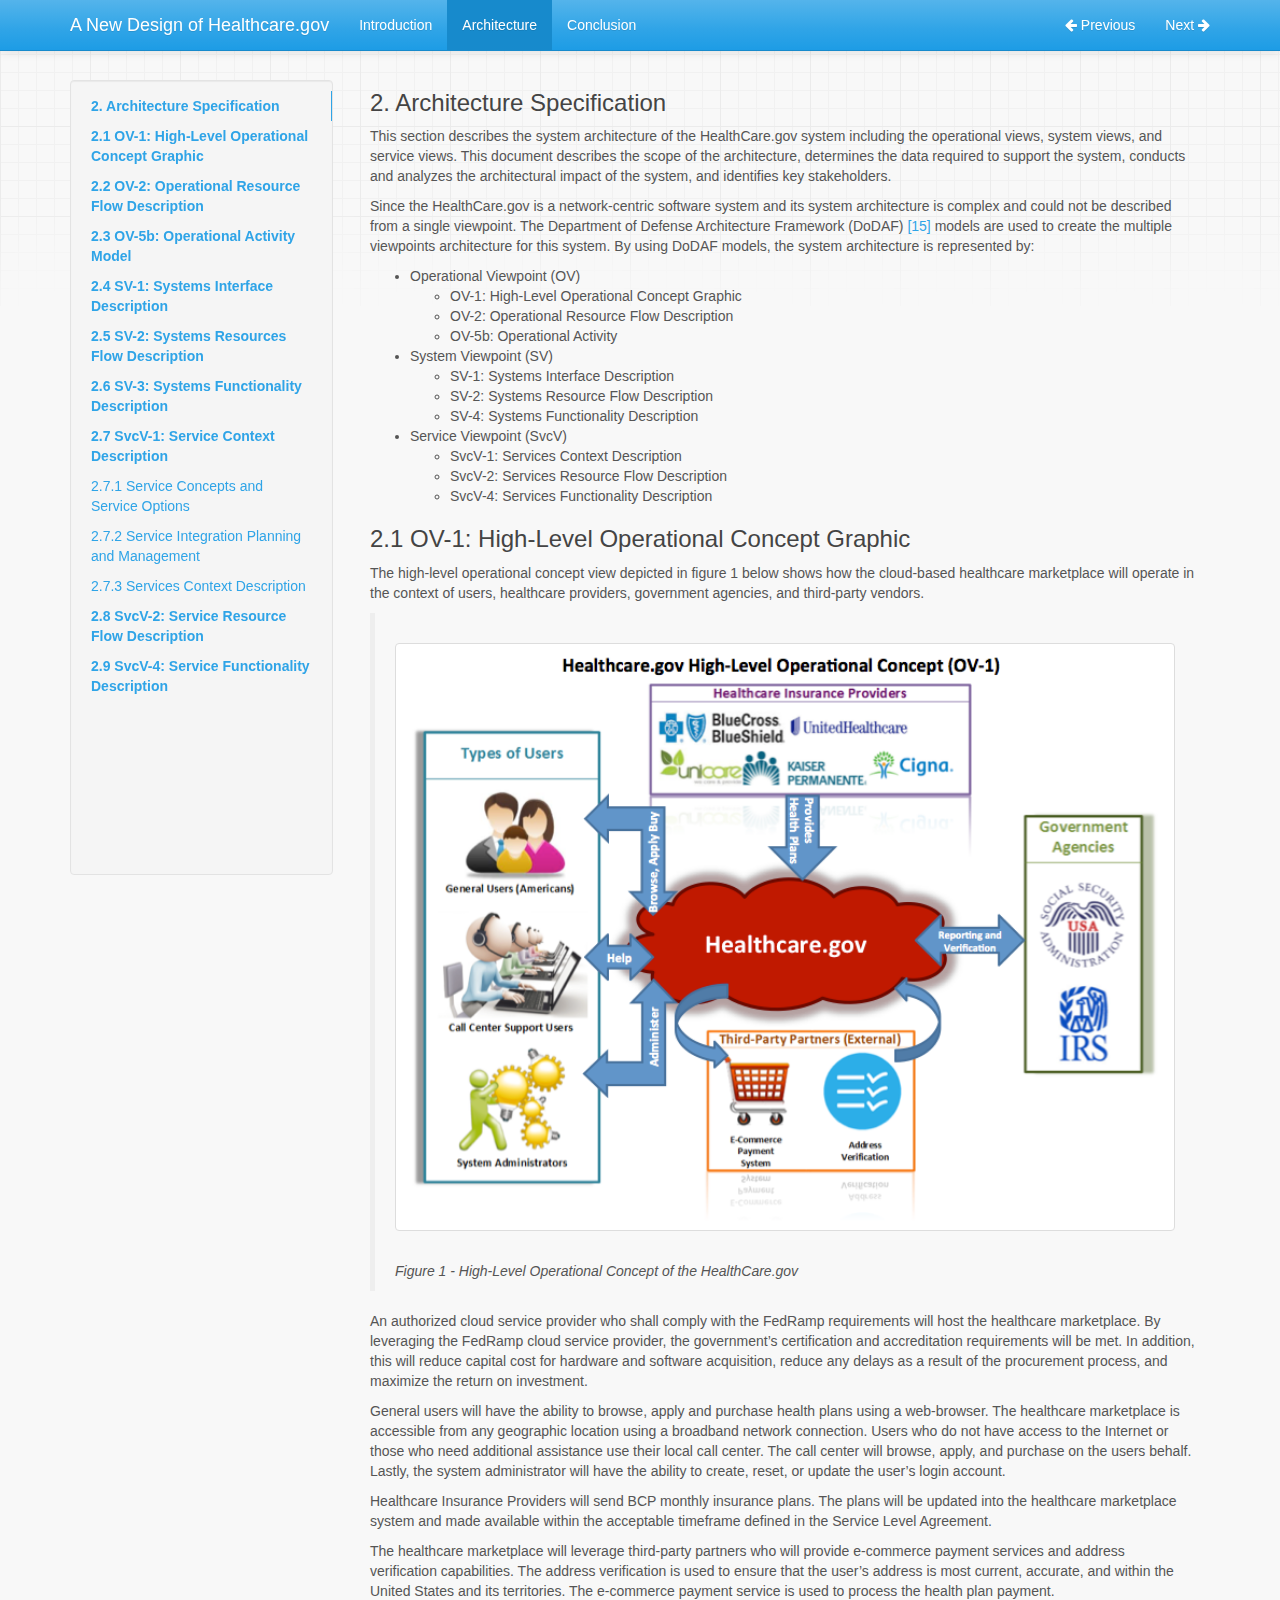
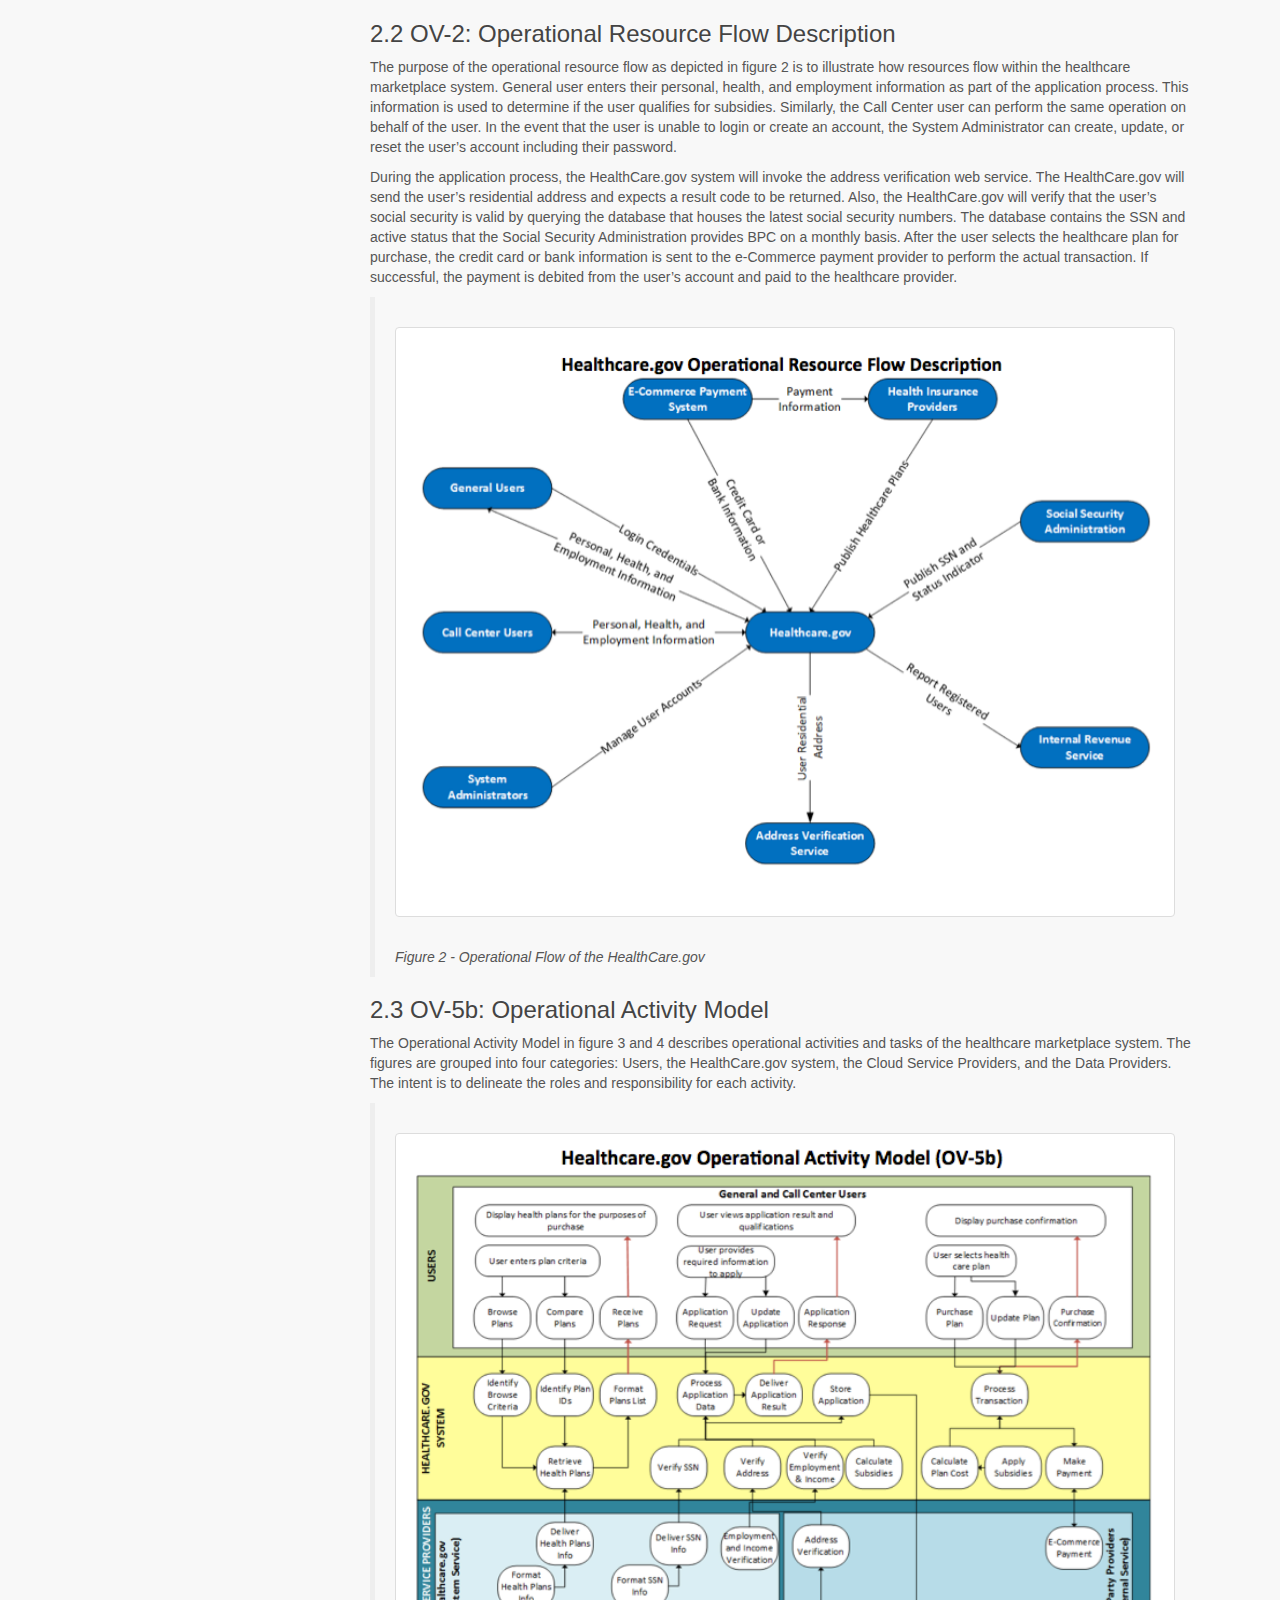
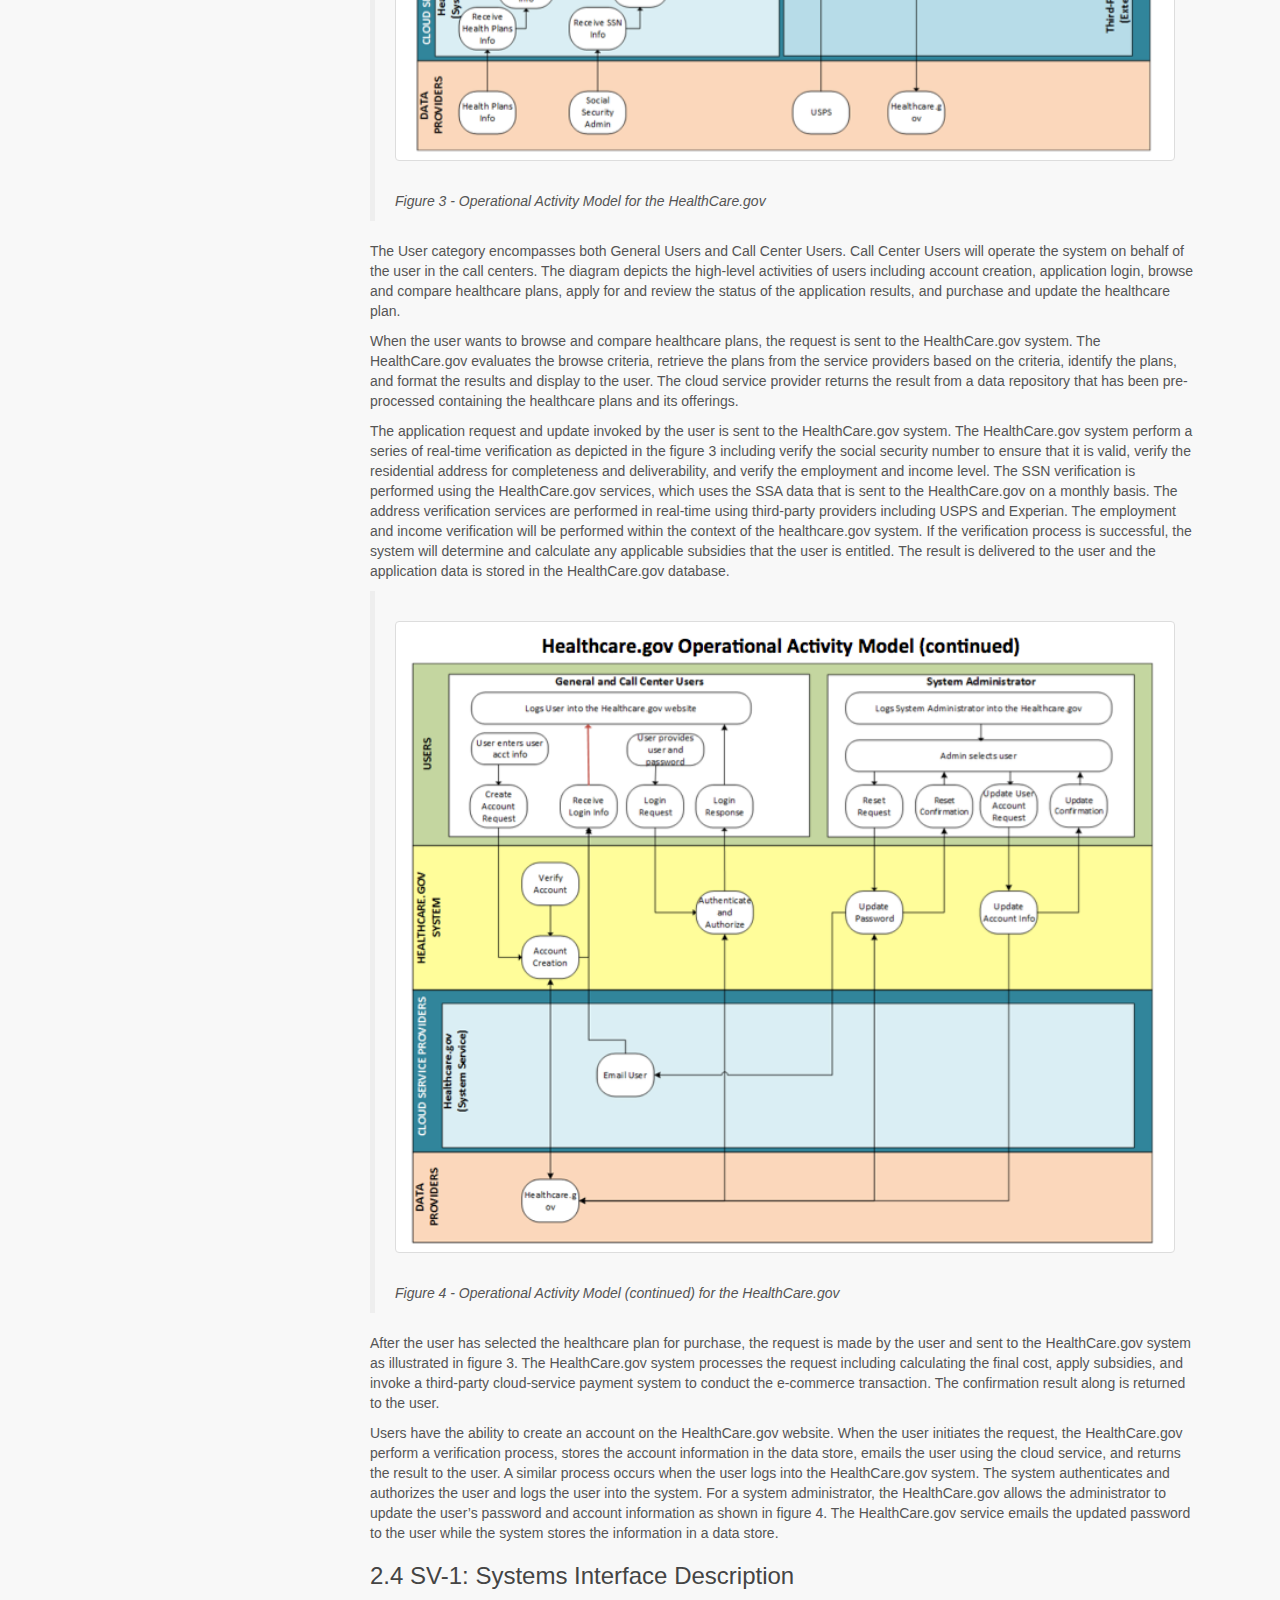
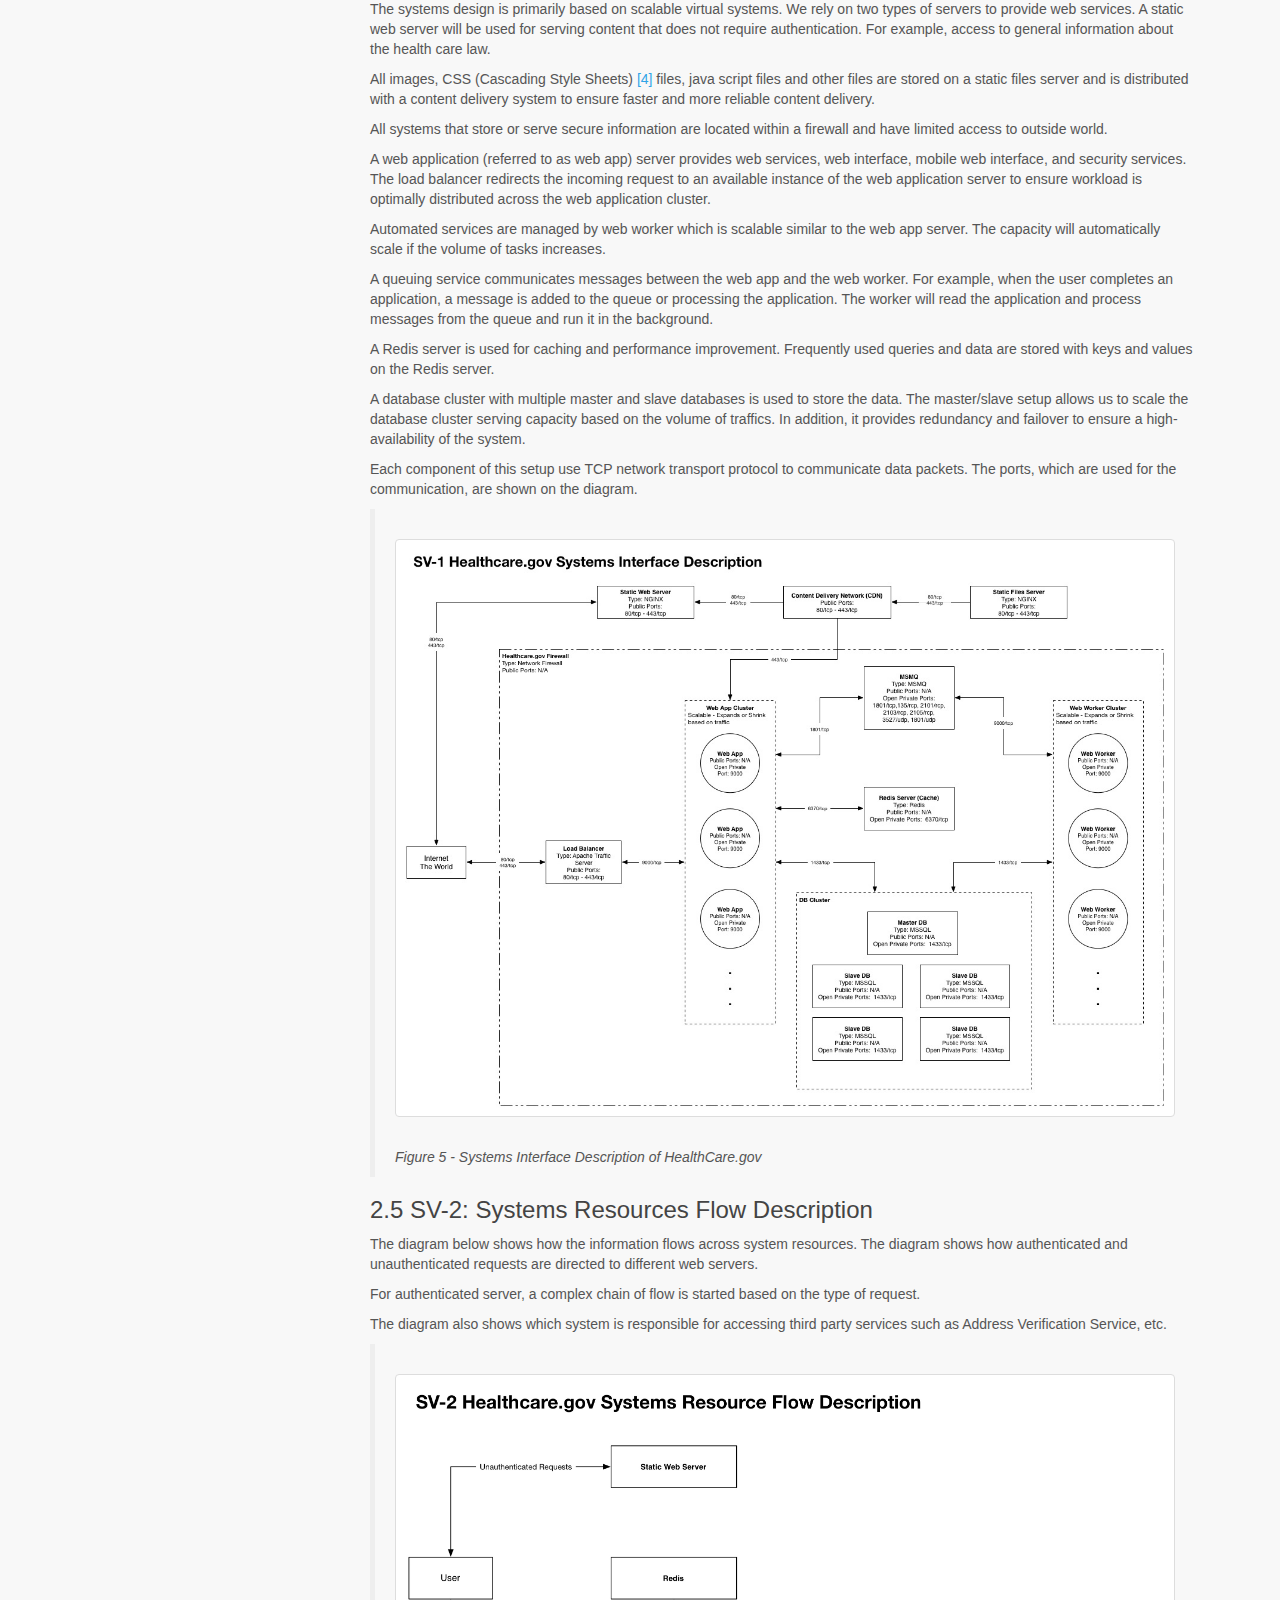
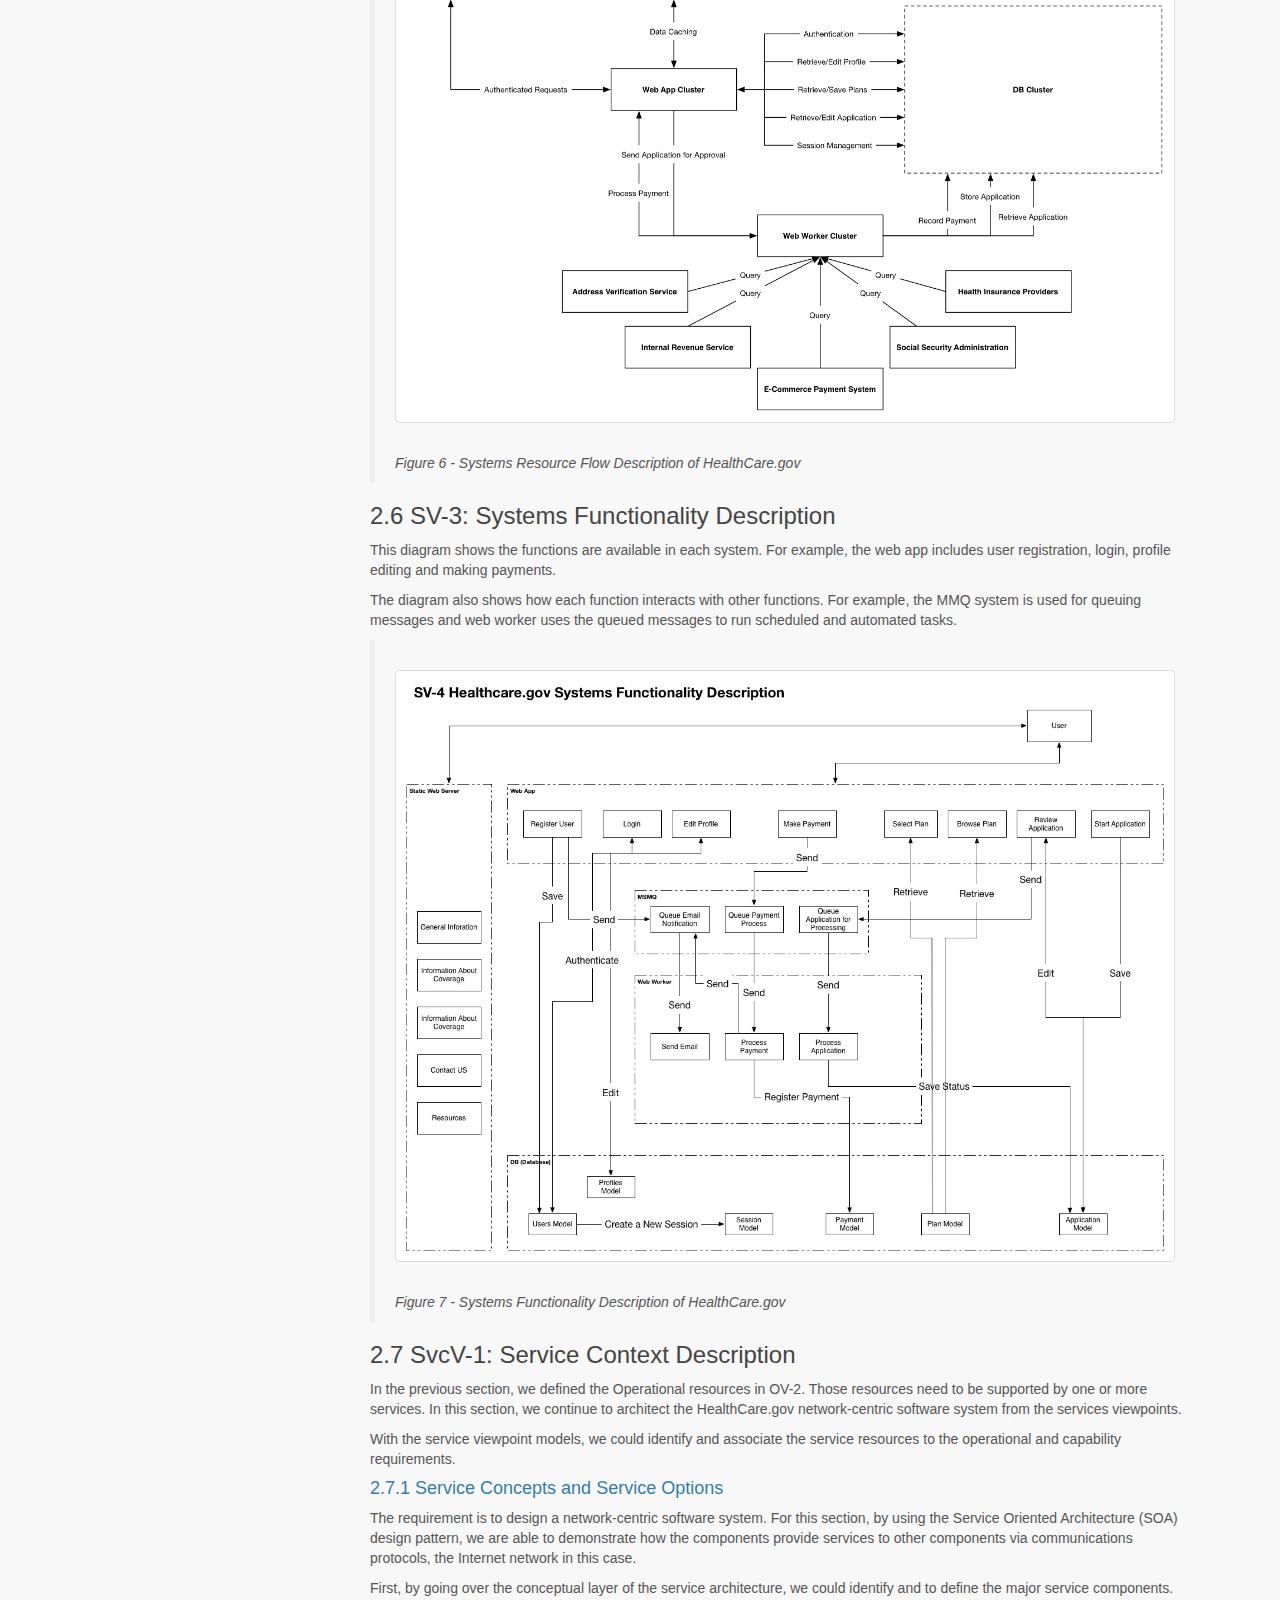
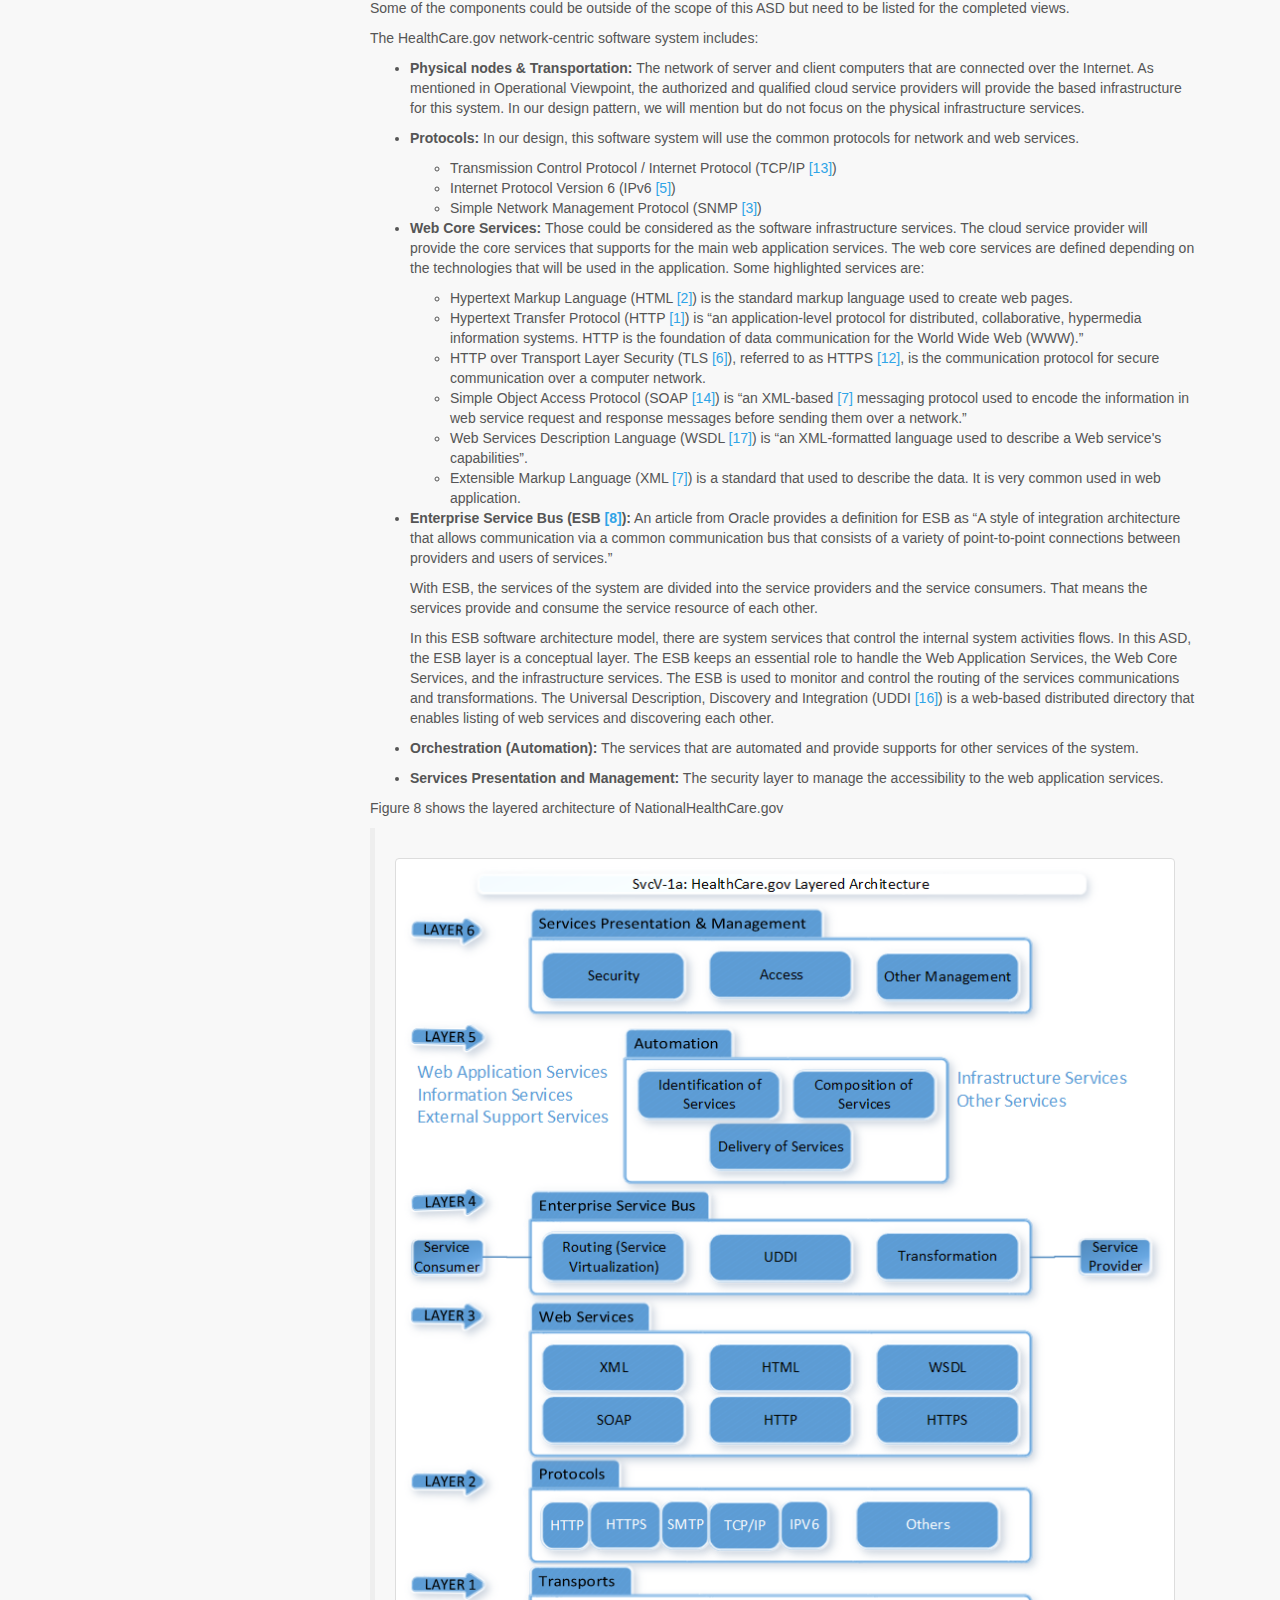
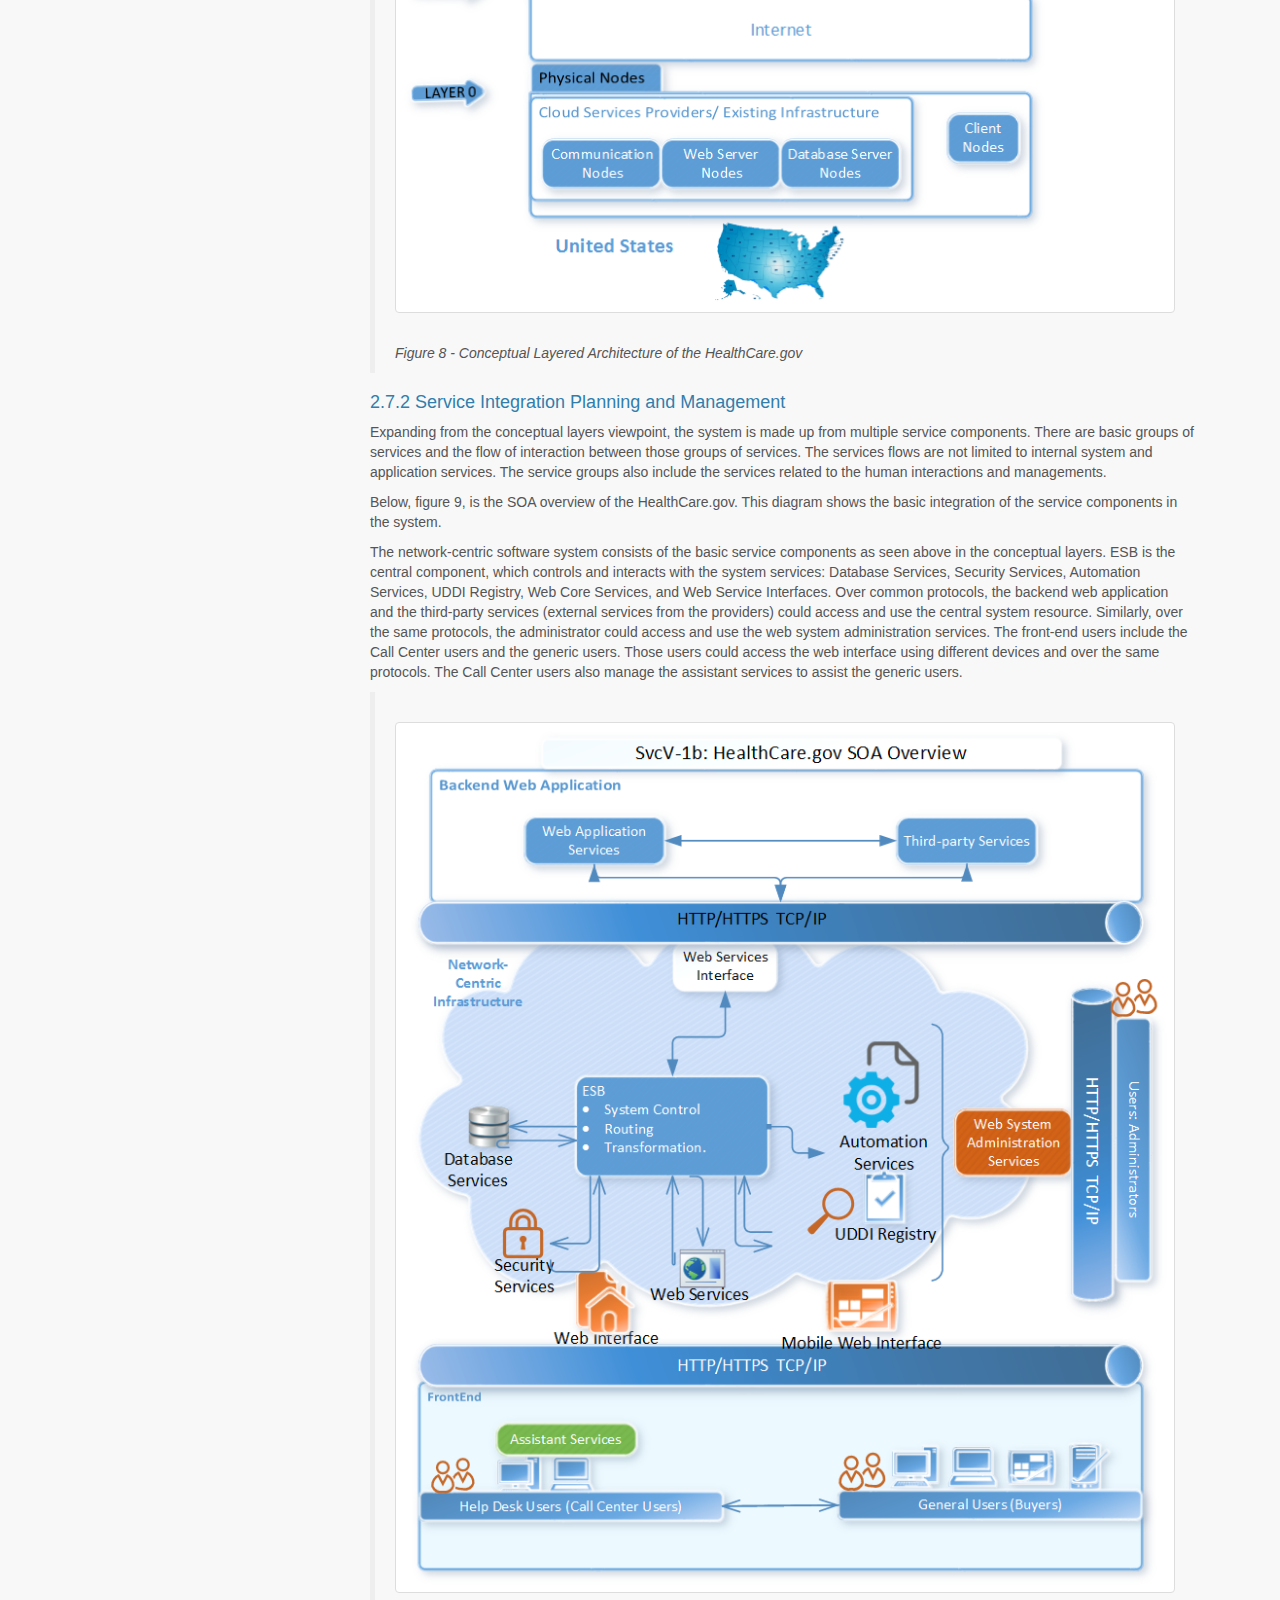
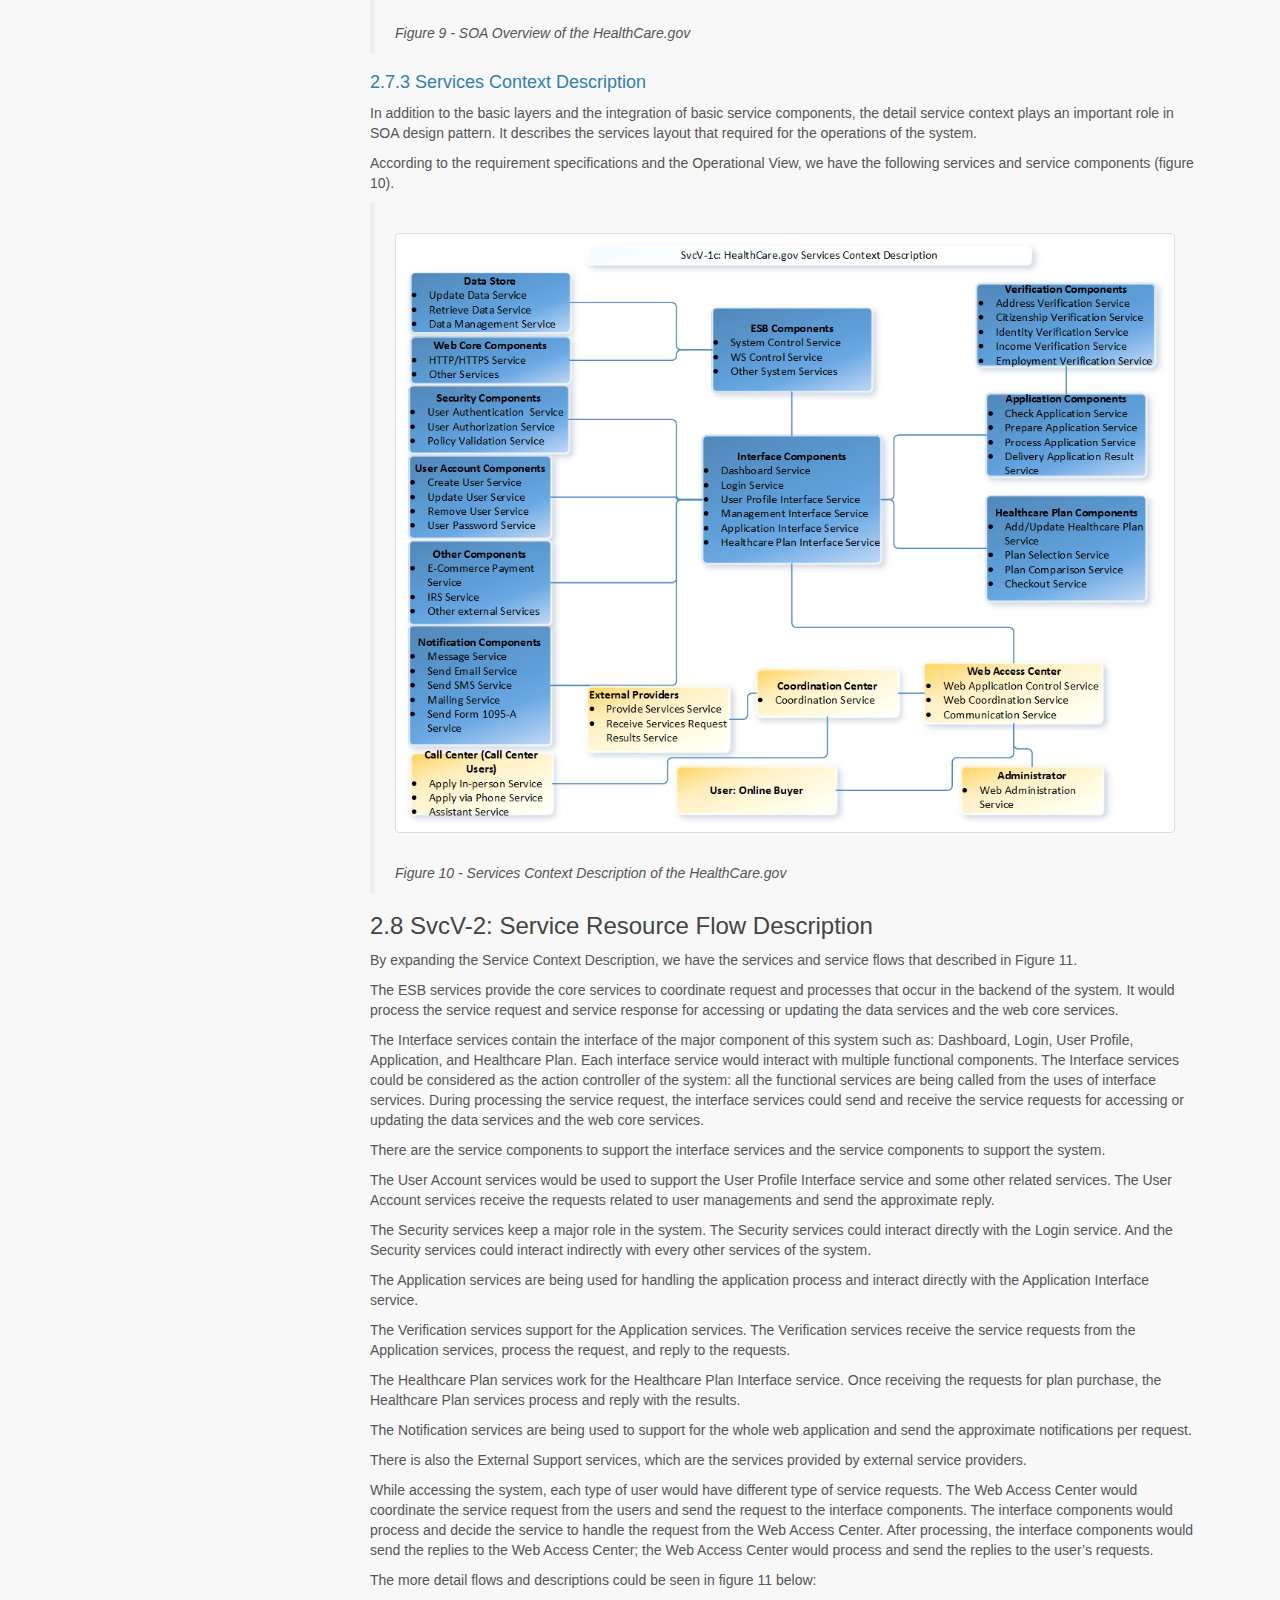
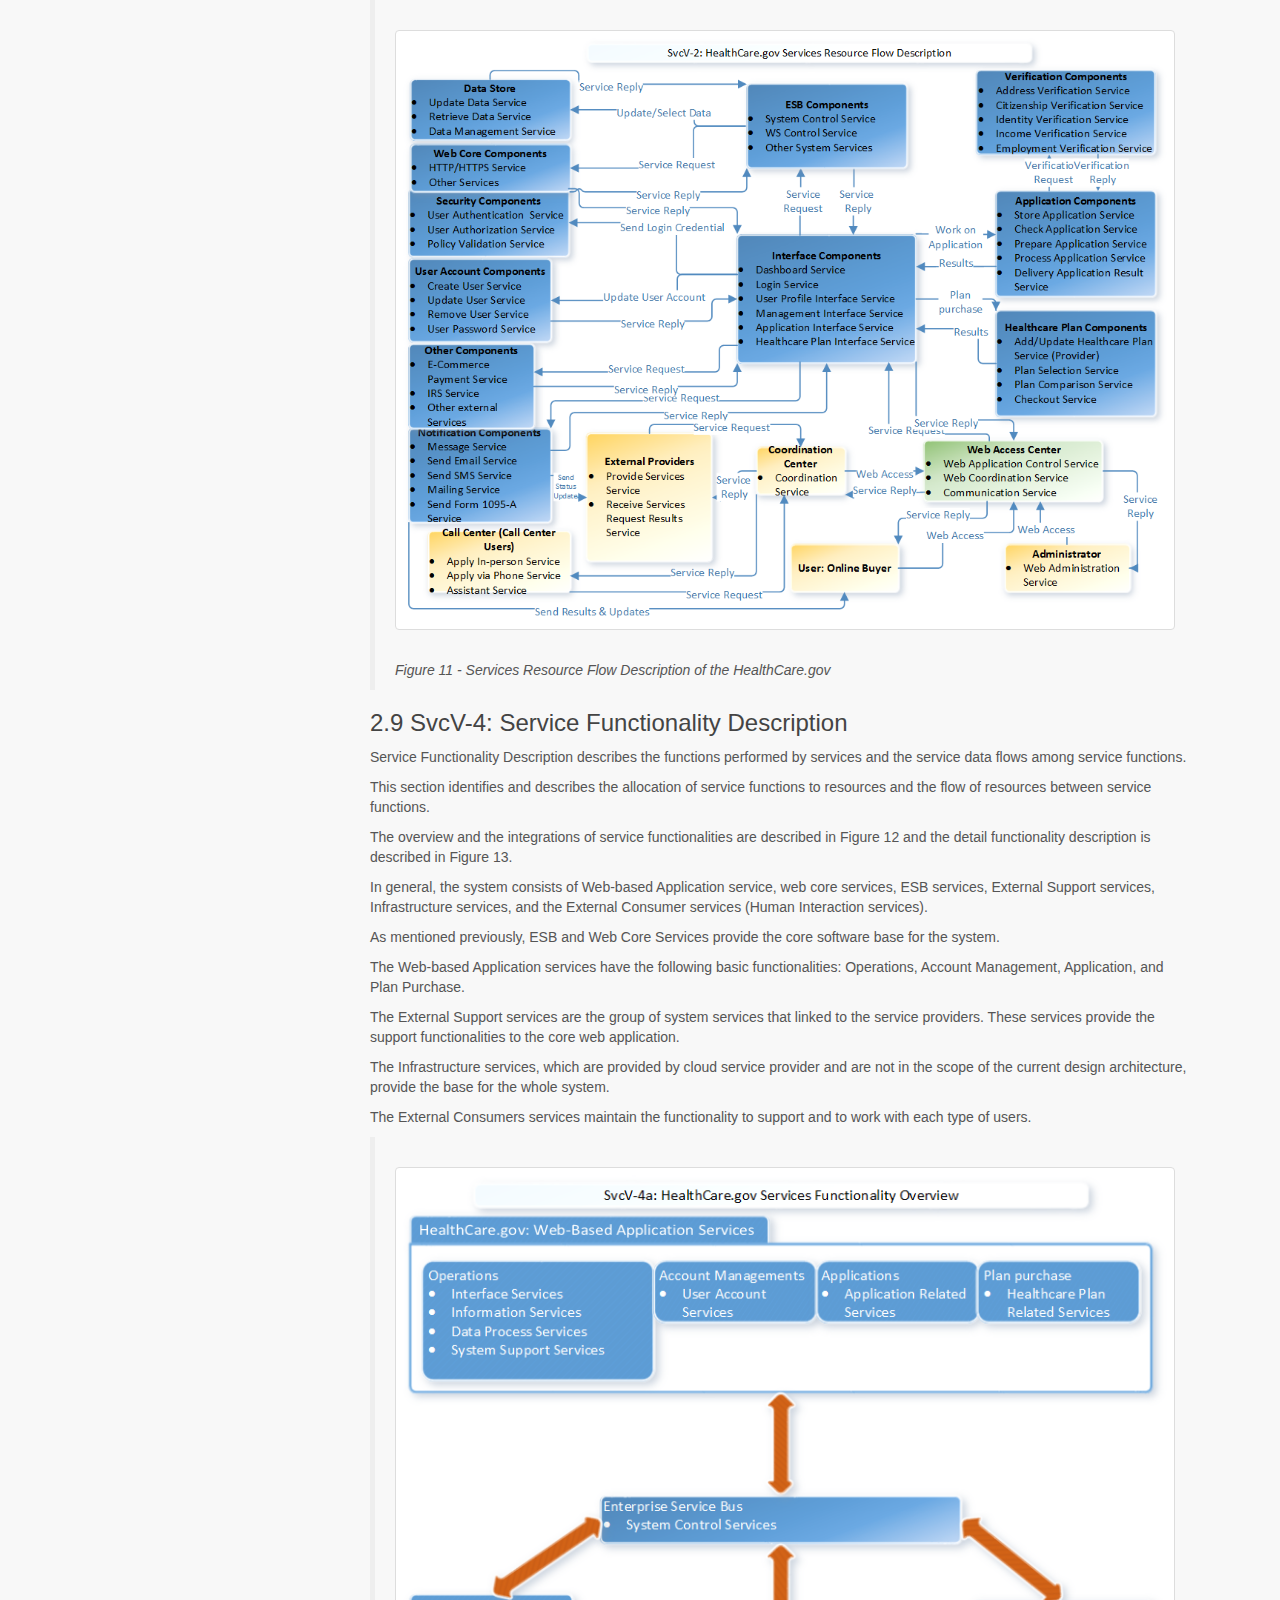
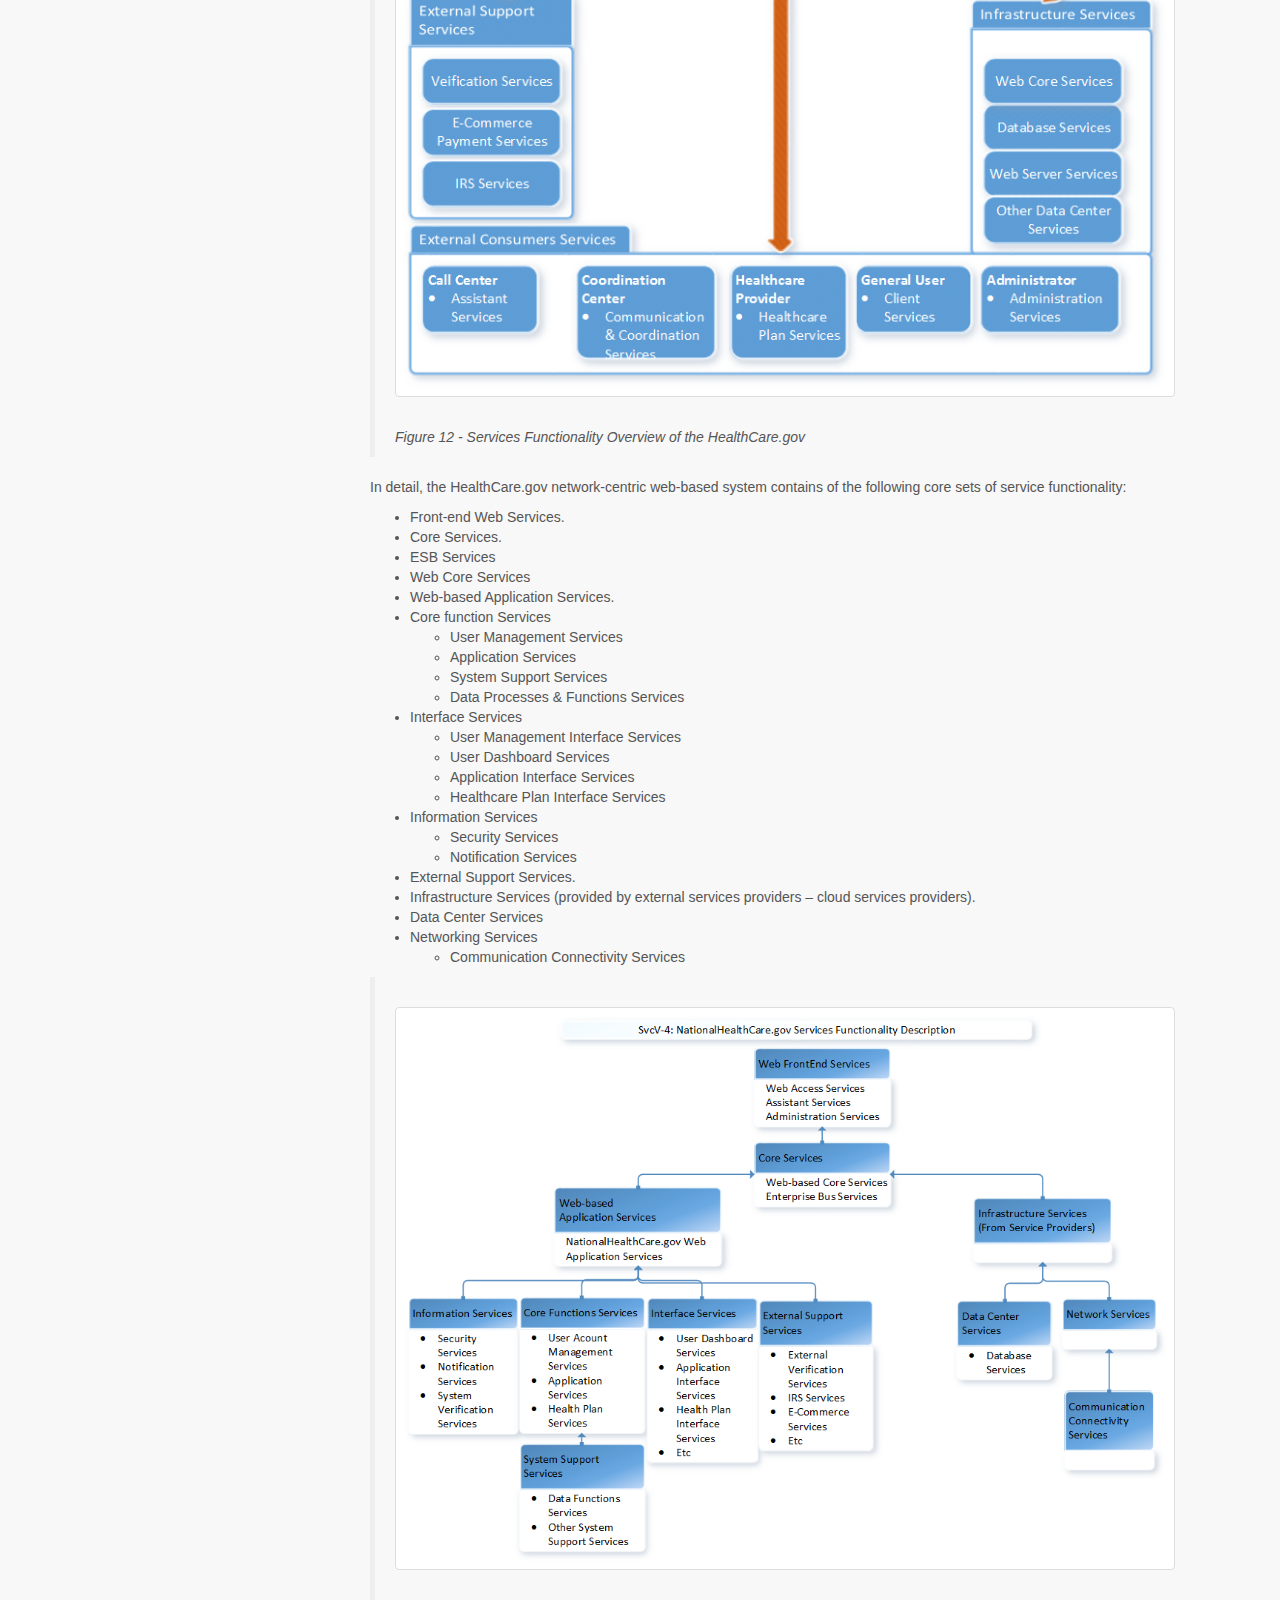
==== architecture/index.html @ 04ed81d1 "final version" ====
<!DOCTYPE html>
<html lang="en">
    <head>
        <meta charset="utf-8">
        <meta http-equiv="X-UA-Compatible" content="IE=edge">
        <meta name="viewport" content="width=device-width, initial-scale=1.0">
        
        
        
        <link rel="shortcut icon" href="../img/favicon.ico">

        <title>Architecture - A New Design of Healthcare.gov</title>

        <link href="../css/bootstrap-custom.min.css" rel="stylesheet">
        <link href="../css/font-awesome-4.0.3.css" rel="stylesheet">
        <link href="../css/base.css" rel="stylesheet">
        <link rel="stylesheet" href="../css/highlight.css">
        <link href="../css/extra.css" rel="stylesheet">

        <!-- HTML5 shim and Respond.js IE8 support of HTML5 elements and media queries -->
        <!--[if lt IE 9]>
            <script src="https://oss.maxcdn.com/libs/html5shiv/3.7.0/html5shiv.js"></script>
            <script src="https://oss.maxcdn.com/libs/respond.js/1.3.0/respond.min.js"></script>
        <![endif]-->

        
    </head>

    <body>

        <div class="navbar navbar-default navbar-fixed-top" role="navigation">
    <div class="container">

        <!-- Collapsed navigation -->
        <div class="navbar-header">
            
            <!-- Expander button -->
            <button type="button" class="navbar-toggle" data-toggle="collapse" data-target=".navbar-collapse">
                <span class="sr-only">Toggle navigation</span>
                <span class="icon-bar"></span>
                <span class="icon-bar"></span>
                <span class="icon-bar"></span>
            </button>
            

            <!-- Main title -->
            <a class="navbar-brand" href="..">A New Design of Healthcare.gov</a>
        </div>

        <!-- Expanded navigation -->
        <div class="navbar-collapse collapse">
            
                <!-- Main navigation -->
                <ul class="nav navbar-nav">
                
                
                    <li >
                        <a href="../introduction">Introduction</a>
                    </li>
                
                
                
                    <li class="active">
                        <a href=".">Architecture</a>
                    </li>
                
                
                
                    <li >
                        <a href="../conclusion">Conclusion</a>
                    </li>
                
                
                </ul>
            

            
            <!-- Search, Navigation and Repo links -->
            <ul class="nav navbar-nav navbar-right">
                
                
                <li >
                    <a rel="next" href="../introduction">
                        <i class="fa fa-arrow-left"></i> Previous
                    </a>
                </li>
                <li >
                    <a rel="prev" href="../conclusion">
                        Next <i class="fa fa-arrow-right"></i>
                    </a>
                </li>
                
                
            </ul>
            
        </div>
    </div>
</div>

        <div class="container">
            
                <div class="col-md-3"><div class="bs-sidebar hidden-print affix well" role="complementary">
    <ul class="nav bs-sidenav">
    
        <li class="main active"><a href="#2-architecture-specification">2. Architecture Specification</a></li>
        
    
        <li class="main "><a href="#21-ov-1-high-level-operational-concept-graphic">2.1 OV-1: High-Level Operational Concept Graphic</a></li>
        
    
        <li class="main "><a href="#22-ov-2-operational-resource-flow-description">2.2 OV-2: Operational Resource Flow Description</a></li>
        
    
        <li class="main "><a href="#23-ov-5b-operational-activity-model">2.3 OV-5b: Operational Activity Model</a></li>
        
    
        <li class="main "><a href="#24-sv-1-systems-interface-description">2.4 SV-1: Systems Interface Description</a></li>
        
    
        <li class="main "><a href="#25-sv-2-systems-resources-flow-description">2.5 SV-2: Systems Resources Flow Description</a></li>
        
    
        <li class="main "><a href="#26-sv-3-systems-functionality-description">2.6 SV-3: Systems Functionality  Description</a></li>
        
    
        <li class="main "><a href="#27-svcv-1-service-context-description">2.7 SvcV-1: Service Context Description</a></li>
        
            <li><a href="#271-service-concepts-and-service-options">2.7.1 Service Concepts and Service Options</a></li>
        
            <li><a href="#272-service-integration-planning-and-management">2.7.2 Service Integration Planning and Management</a></li>
        
            <li><a href="#273-services-context-description">2.7.3 Services Context Description</a></li>
        
    
        <li class="main "><a href="#28-svcv-2-service-resource-flow-description">2.8 SvcV-2: Service Resource Flow Description</a></li>
        
    
        <li class="main "><a href="#29-svcv-4-service-functionality-description">2.9 SvcV-4: Service Functionality Description</a></li>
        
    
    </ul>
</div></div>
                <div class="col-md-9" role="main">

<h3 id="2-architecture-specification">2. Architecture Specification</h3>
<p>This section describes the system architecture of the HealthCare.gov system including the operational views, system views, and service views. This document describes the scope of the architecture, determines the data required to support the system, conducts and analyzes the architectural impact of the system, and identifies key stakeholders.</p>
<p>Since the HealthCare.gov is a network-centric software system and its system architecture is complex and could not be described from a single viewpoint. The Department of Defense Architecture Framework (DoDAF) <a href="../conclusion#ref15">[15]</a> models are used to create the multiple viewpoints architecture for this system. By using DoDAF models, the system architecture is represented by:</p>
<ul>
<li>Operational Viewpoint (OV)<ul>
<li>OV-1: High-Level Operational Concept Graphic</li>
<li>OV-2: Operational Resource Flow Description</li>
<li>OV-5b: Operational Activity</li>
</ul>
</li>
<li>System Viewpoint (SV)<ul>
<li>SV-1: Systems Interface Description</li>
<li>SV-2: Systems Resource Flow Description</li>
<li>SV-4: Systems Functionality Description</li>
</ul>
</li>
<li>Service Viewpoint (SvcV)<ul>
<li>SvcV-1: Services Context Description</li>
<li>SvcV-2: Services Resource Flow Description</li>
<li>SvcV-4: Services Functionality Description</li>
</ul>
</li>
</ul>
<h3 id="21-ov-1-high-level-operational-concept-graphic">2.1 OV-1: High-Level Operational Concept Graphic</h3>
<p>The high-level operational concept view depicted in figure 1 below shows how the cloud-based healthcare marketplace will operate in the context of users, healthcare providers, government agencies, and third-party vendors.</p>
<blockquote>
  <a name="figure1" href="../figures/figure1.png"><img src="../figures/figure1.png" width="100%"></a>
  <i>Figure 1 - High-Level Operational Concept of the HealthCare.gov</i>
</blockquote>

<p>An authorized cloud service provider who shall comply with the FedRamp requirements will host the healthcare marketplace. By leveraging the FedRamp cloud service provider, the government’s certification and accreditation requirements will be met. In addition, this will reduce capital cost for hardware and software acquisition, reduce any delays as a result of the procurement process, and maximize the return on investment.</p>
<p>General users will have the ability to browse, apply and purchase health plans using a web-browser. The healthcare marketplace is accessible from any geographic location using a broadband network connection. Users who do not have access to the Internet or those who need additional assistance use their local call center. The call center will browse, apply, and purchase on the users behalf. Lastly, the system administrator will have the ability to create, reset, or update the user’s login account.</p>
<p>Healthcare Insurance Providers will send BCP monthly insurance plans. The plans will be updated into the healthcare marketplace system and made available within the acceptable timeframe defined in the Service Level Agreement.</p>
<p>The healthcare marketplace will leverage third-party partners who will provide e-commerce payment services and address verification capabilities. The address verification is used to ensure that the user’s address is most current, accurate, and within the United States and its territories. The e-commerce payment service is used to process the health plan payment.</p>
<h3 id="22-ov-2-operational-resource-flow-description">2.2 OV-2: Operational Resource Flow Description</h3>
<p>The purpose of the operational resource flow as depicted in figure 2 is to illustrate how resources flow within the healthcare marketplace system.  General user enters their personal, health, and employment information as part of the application process.  This information is used to determine if the user qualifies for subsidies.  Similarly, the Call Center user can perform the same operation on behalf of the user.  In the event that the user is unable to login or create an account, the System Administrator can create, update, or reset the user’s account including their password.</p>
<p>During the application process, the HealthCare.gov system will invoke the address verification web service. The HealthCare.gov will send the user’s residential address and expects a result code to be returned. Also, the HealthCare.gov will verify that the user’s social security is valid by querying the database that houses the latest social security numbers. The database contains the SSN and active status that the Social Security Administration provides BPC on a monthly basis. After the user selects the healthcare plan for purchase, the credit card or bank information is sent to the e-Commerce payment provider to perform the actual transaction. If successful, the payment is debited from the user’s account and paid to the healthcare provider.</p>
<blockquote>
  <a name="figure2" href="../figures/figure2.png" title="Figure 2 - Operational Resource Flow of the Healthcare.gov"><img src="../figures/figure2.png" width="100%" title="Figure 2 - Operational Resource Flow of the Healthcare.gov" alt="Figure 2 - Operational Resource Flow of the Healthcare.gov"></a>
  <i>Figure 2 - Operational Flow of the HealthCare.gov</i>
</blockquote>

<h3 id="23-ov-5b-operational-activity-model">2.3 OV-5b: Operational Activity Model</h3>
<p>The Operational Activity Model in figure 3 and 4 describes operational activities and tasks of the healthcare marketplace system. The figures are grouped into four categories: Users, the HealthCare.gov system, the Cloud Service Providers, and the Data Providers. The intent is to delineate the roles and responsibility for each activity.</p>
<blockquote>
  <a name="figure3" href="../figures/figure3.png" title="Figure 3 - Operational Activity Model for the Healthcare.gov"><img src="../figures/figure3.png" width="100%" title="Figure 3 - Operational Activity Model for the Healthcare.gov" alt="Figure 3 - Operational Activity Model for the Healthcare.gov"></a>
  <i>Figure 3 - Operational Activity Model for the HealthCare.gov</i>
</blockquote>

<p>The User category encompasses both General Users and Call Center Users. Call Center Users will operate the system on behalf of the user in the call centers. The diagram depicts the high-level activities of users including account creation, application login, browse and compare healthcare plans, apply for and review the status of the application results, and purchase and update the healthcare plan.</p>
<p>When the user wants to browse and compare healthcare plans, the request is sent to the HealthCare.gov system. The HealthCare.gov evaluates the browse criteria, retrieve the plans from the service providers based on the criteria, identify the plans, and format the results and display to the user. The cloud service provider returns the result from a data repository that has been pre-processed containing the healthcare plans and its offerings.</p>
<p>The application request and update invoked by the user is sent to the HealthCare.gov system.  The HealthCare.gov system perform a series of real-time verification as depicted in the figure 3 including verify the social security number to ensure that it is valid, verify the residential address for completeness and deliverability, and verify the employment and income level. The SSN verification is performed using the HealthCare.gov services, which uses the SSA data that is sent to the HealthCare.gov on a monthly basis.  The address verification services are performed in real-time using third-party providers including USPS and Experian.  The employment and income verification will be performed within the context of the healthcare.gov system. If the verification process is successful, the system will determine and calculate any applicable subsidies that the user is entitled. The result is delivered to the user and the application data is stored in the HealthCare.gov database.</p>
<blockquote>
  <a name="figure4" href="../figures/figure4.png" title="Figure 4 - Operational Activity Model (continued) for the Healthcare.gov"><img src="../figures/figure4.png" width="100%" title="Figure 4 - Operational Activity Model (continued) for the Healthcare.gov" alt="Figure 4 - Operational Activity Model (continued) for the Healthcare.gov"></a>
  <i>Figure 4 - Operational Activity Model (continued) for the HealthCare.gov</i>
</blockquote>

<p>After the user has selected the healthcare plan for purchase, the request is made by the user and sent to the HealthCare.gov system as illustrated in figure 3. The HealthCare.gov system processes the request including calculating the final cost, apply subsidies, and invoke a third-party cloud-service payment system to conduct the e-commerce transaction. The confirmation result along is returned to the user.</p>
<p>Users have the ability to create an account on the HealthCare.gov website. When the user initiates the request, the HealthCare.gov perform a verification process, stores the account information in the data store, emails the user using the cloud service, and returns the result to the user. A similar process occurs when the user logs into the HealthCare.gov system. The system authenticates and authorizes the user and logs the user into the system. For a system administrator, the HealthCare.gov allows the administrator to update the user’s password and account information as shown in figure 4. The HealthCare.gov service emails the updated password to the user while the system stores the information in a data store.</p>
<h3 id="24-sv-1-systems-interface-description">2.4 SV-1: Systems Interface Description</h3>
<p>The systems design is primarily based on scalable virtual systems. We rely on two types of servers to provide web services. A static web server will be used for serving content that does not require authentication. For example, access to general information about the health care law.</p>
<p>All images, CSS  (Cascading Style Sheets) <a href="../conclusion#ref4">[4]</a> files, java script files and other files are stored on a static files server and is distributed with a content delivery system to ensure faster and more reliable content delivery.</p>
<p>All systems that store or serve secure information are located within a firewall and have limited access to outside world.</p>
<p>A web application (referred to as web app) server provides web services, web interface, mobile web interface, and security services. The load balancer redirects the incoming request to an available instance of the web application server to ensure workload is optimally distributed across the web application cluster.  </p>
<p>Automated services are managed by web worker which is scalable similar to the web app server. The capacity will automatically scale if the volume of tasks increases.</p>
<p>A queuing service communicates messages between the web app and the web worker. For example, when the user completes an application, a message is added to the queue or processing the application. The worker will read the application and process messages from the queue and run it in the background.</p>
<p>A Redis server is used for caching and performance improvement. Frequently used queries and data are stored with keys and values on the Redis server.</p>
<p>A database cluster with multiple master and slave databases is used to store the data. The master/slave setup allows us to scale the database cluster serving capacity based on the volume of traffics. In addition, it provides redundancy and failover to ensure a high-availability of the system.</p>
<p>Each component of this setup use TCP network transport protocol to communicate data packets. The ports, which are used for the communication, are shown on the diagram.</p>
<blockquote>
  <a name="figure5" href="../figures/figure5.jpg" title="Figure 5"><img src="../figures/figure5.jpg" width="100%" title="Figure 5" alt="Figure 5"></a>
  <i>Figure 5 - Systems Interface Description of HealthCare.gov</i>
</blockquote>

<h3 id="25-sv-2-systems-resources-flow-description">2.5 SV-2: Systems Resources Flow Description</h3>
<p>The diagram below shows how the information flows across system resources. The diagram shows how authenticated and unauthenticated requests are directed to different web servers.</p>
<p>For authenticated server, a complex chain of flow is started based on the type of request.</p>
<p>The diagram also shows which system is responsible for accessing third party services such as Address Verification Service, etc.</p>
<blockquote>
  <a name="figure6" href="../figures/figure6.jpg" title="Figure 6"><img src="../figures/figure6.jpg" width="100%" title="Figure 6" alt="Figure 6"></a>
  <i>Figure 6 - Systems Resource Flow Description of HealthCare.gov</i>
</blockquote>

<h3 id="26-sv-3-systems-functionality-description">2.6 SV-3: Systems Functionality  Description</h3>
<p>This diagram shows the functions are available in each system. For example, the web app includes user registration, login, profile editing and making payments.</p>
<p>The diagram also shows how each function interacts with other functions. For example, the MMQ system is used for queuing messages and web worker uses the queued messages to run scheduled and automated tasks.</p>
<blockquote>
  <a name="figure7" href="../figures/figure7.jpg" title="Figure 7"><img src="../figures/figure7.jpg" width="100%" title="Figure 7" alt="Figure 7"></a>
  <i>Figure 7 - Systems Functionality Description of HealthCare.gov</i>
</blockquote>

<h3 id="27-svcv-1-service-context-description">2.7 SvcV-1: Service Context Description</h3>
<p>In the previous section, we defined the Operational resources in OV-2. Those resources need to be supported by one or more services. In this section, we continue to architect the HealthCare.gov network-centric software system from the services viewpoints.</p>
<p>With the service viewpoint models, we could identify and associate the service resources to the operational and capability requirements.</p>
<h4 id="271-service-concepts-and-service-options">2.7.1 Service Concepts and Service Options</h4>
<p>The requirement is to design a network-centric software system. For this section, by using the Service Oriented Architecture (SOA) design pattern, we are able to demonstrate how the components provide services to other components via communications protocols, the Internet network in this case.</p>
<p>First, by going over the conceptual layer of the service architecture, we could identify and to define the major service components. Some of the components could be outside of the scope of this ASD but need to be listed for the completed views.</p>
<p>The HealthCare.gov network-centric software system includes:</p>
<ul>
<li>
<p><strong>Physical nodes &amp; Transportation:</strong> The network of server and client computers that are connected over the Internet. As mentioned in Operational Viewpoint, the authorized and qualified cloud service providers will provide the based infrastructure for this system. In our design pattern, we will mention but do not focus on the physical infrastructure services.</p>
</li>
<li>
<p><strong>Protocols:</strong> In our design, this software system will use the common protocols for network and web services.</p>
<ul>
<li>Transmission Control Protocol / Internet Protocol (TCP/IP <a href="../conclusion#ref13">[13]</a>)</li>
<li>Internet Protocol Version 6 (IPv6 <a href="../conclusion#ref5">[5]</a>)</li>
<li>Simple Network Management Protocol (SNMP <a href="../conclusion#ref3">[3]</a>)</li>
</ul>
</li>
<li>
<p><strong>Web Core Services:</strong> Those could be considered as the software infrastructure services. The cloud service provider will provide the core services that supports for the main web application services. The web core services are defined depending on the technologies that will be used in the application. Some highlighted services are:</p>
<ul>
<li>Hypertext Markup Language (HTML <a href="../conclusion#ref2">[2]</a>) is the standard markup language used to create web pages.</li>
<li>Hypertext Transfer Protocol (HTTP <a href="../conclusion#ref1">[1]</a>) is “an application-level protocol for distributed, collaborative, hypermedia information systems. HTTP is the foundation of data communication for the World Wide Web (WWW).”</li>
<li>HTTP over Transport Layer Security (TLS <a href="../conclusion#ref6">[6]</a>), referred to as HTTPS <a href="../conclusion#ref12">[12]</a>, is the communication protocol for secure communication over a computer network.</li>
<li>Simple Object Access Protocol (SOAP <a href="../conclusion#ref14">[14]</a>) is “an XML-based <a href="../conclusion#ref7">[7]</a> messaging protocol used to encode the information in web service request and response messages before sending them over a network.”</li>
<li>Web Services Description Language (WSDL <a href="../conclusion#ref17">[17]</a>) is “an XML-formatted language used to describe a Web service's capabilities”.</li>
<li>Extensible Markup Language (XML <a href="../conclusion#ref7">[7]</a>) is a standard that used to describe the data. It is very common used in web application.</li>
</ul>
</li>
<li>
<p><strong>Enterprise Service Bus (ESB <a href="../conclusion#ref8">[8]</a>):</strong> An article from Oracle provides a definition for ESB as “A style of integration architecture that allows communication via a common communication bus that consists of a variety of point-to-point connections between providers and users of services.”</p>
<p>With ESB, the services of the system are divided into the service providers and the service consumers. That means the services provide and consume the service resource of each other.</p>
<p>In this ESB software architecture model, there are system services that control the internal system activities flows. In this ASD, the ESB layer is a conceptual layer. The ESB keeps an essential role to handle the Web Application Services, the Web Core Services, and the infrastructure services. The ESB is used to monitor and control the routing of the services communications and transformations. The Universal Description, Discovery and Integration (UDDI <a href="../conclusion#ref16">[16]</a>) is a web-based distributed directory that enables listing of web services and discovering each other.</p>
</li>
<li>
<p><strong>Orchestration (Automation):</strong> The services that are automated and provide supports for other services of the system.</p>
</li>
<li>
<p><strong>Services Presentation and Management:</strong> The security layer to manage the accessibility to the web application services.</p>
</li>
</ul>
<p>Figure 8 shows the layered architecture of NationalHealthCare.gov</p>
<blockquote>
  <a name="figure8" href="../figures/figure8.png" title="Figure 8"><img src="../figures/figure8.png" width="100%" title="Figure 8" alt="Figure 8"></a>
  <i>Figure 8 - Conceptual Layered Architecture of the HealthCare.gov</i>
</blockquote>

<h4 id="272-service-integration-planning-and-management">2.7.2 Service Integration Planning and Management</h4>
<p>Expanding from the conceptual layers viewpoint, the system is made up from multiple service components. There are basic groups of services and the flow of interaction between those groups of services. The services flows are not limited to internal system and application services. The service groups also include the services related to the human interactions and managements.</p>
<p>Below, figure 9, is the SOA overview of the HealthCare.gov. This diagram shows the basic integration of the service components in the system.</p>
<p>The network-centric software system consists of the basic service components as seen above in the conceptual layers. ESB is the central component, which controls and interacts with the system services: Database Services, Security Services, Automation Services, UDDI Registry, Web Core Services, and Web Service Interfaces. Over common protocols, the backend web application and the third-party services (external services from the providers) could access and use the central system resource. Similarly, over the same protocols, the administrator could access and use the web system administration services. The front-end users include the Call Center users and the generic users. Those users could access the web interface using different devices and over the same protocols. The Call Center users also manage the assistant services to assist the generic users.</p>
<blockquote>
  <a name="figure9" href="../figures/figure9.png" title="Figure 9"><img src="../figures/figure9.png" width="100%" title="Figure 9" alt="Figure 9"></a>
  <i>Figure 9 - SOA Overview of the HealthCare.gov</i>
</blockquote>

<h4 id="273-services-context-description">2.7.3 Services Context Description</h4>
<p>In addition to the basic layers and the integration of basic service components, the detail service context plays an important role in SOA design pattern. It describes the services layout that required for the operations of the system.</p>
<p>According to the requirement specifications and the Operational View, we have the following services and service components (figure 10).</p>
<blockquote>
  <a name="figure10" href="../figures/figure10.png" title="Figure 10"><img src="../figures/figure10.png" width="100%" title="Figure 10" alt="Figure 10"></a>
  <i>Figure 10 - Services Context Description of the HealthCare.gov</i>
</blockquote>

<h3 id="28-svcv-2-service-resource-flow-description">2.8 SvcV-2: Service Resource Flow Description</h3>
<p>By expanding the Service Context Description, we have the services and service flows that described in Figure 11.</p>
<p>The ESB services provide the core services to coordinate request and processes that occur in the backend of the system. It would process the service request and service response for accessing or updating the data services and the web core services.</p>
<p>The Interface services contain the interface of the major component of this system such as: Dashboard, Login, User Profile, Application, and Healthcare Plan. Each interface service would interact with multiple functional components. The Interface services could be considered as the action controller of the system: all the functional services are being called from the uses of interface services. During processing the service request, the interface services could send and receive the service requests for accessing or updating the data services and the web core services.</p>
<p>There are the service components to support the interface services and the service components to support the system.</p>
<p>The User Account services would be used to support the User Profile Interface service and some other related services. The User Account services receive the requests related to user managements and send the approximate reply.</p>
<p>The Security services keep a major role in the system. The Security services could interact directly with the Login service. And the Security services could interact indirectly with every other services of the system.</p>
<p>The Application services are being used for handling the application process and interact directly with the Application Interface service.</p>
<p>The Verification services support for the Application services. The Verification services receive the service requests from the Application services, process the request, and reply to the requests.</p>
<p>The Healthcare Plan services work for the Healthcare Plan Interface service. Once receiving the requests for plan purchase, the Healthcare Plan services process and reply with the results.</p>
<p>The Notification services are being used to support for the whole web application and send the approximate notifications per request.</p>
<p>There is also the External Support services, which are the services provided by external service providers.</p>
<p>While accessing the system, each type of user would have different type of service requests.
The Web Access Center would coordinate the service request from the users and send the request to the interface components. The interface components would process and decide the service to handle the request from the Web Access Center. After processing, the interface components would send the replies to the Web Access Center; the Web Access Center would process and send the replies to the user’s requests.</p>
<p>The more detail flows and descriptions could be seen in figure 11 below:</p>
<blockquote>
  <a name="figure11" href="../figures/figure11.png" title="Figure 11"><img src="../figures/figure11.png" width="100%" title="Figure 11" alt="Figure 11"></a>
  <i>Figure 11 - Services Resource Flow Description of the HealthCare.gov</i>
</blockquote>

<h3 id="29-svcv-4-service-functionality-description">2.9 SvcV-4: Service Functionality Description</h3>
<p>Service Functionality Description describes the functions performed by services and the service data flows among service functions.</p>
<p>This section identifies and describes the allocation of service functions to resources and the flow of resources between service functions.</p>
<p>The overview and the integrations of service functionalities are described in Figure 12 and the detail functionality description is described in Figure 13.</p>
<p>In general, the system consists of Web-based Application service, web core services, ESB services, External Support services, Infrastructure services, and the External Consumer services (Human Interaction services).</p>
<p>As mentioned previously, ESB and Web Core Services provide the core software base for the system.</p>
<p>The Web-based Application services have the following basic functionalities: Operations, Account Management, Application, and Plan Purchase.</p>
<p>The External Support services are the group of system services that linked to the service providers. These services provide the support functionalities to the core web application.</p>
<p>The Infrastructure services, which are provided by cloud service provider and are not in the scope of the current design architecture, provide the base for the whole system.</p>
<p>The External Consumers services maintain the functionality to support and to work with each type of users.</p>
<blockquote>
  <a name="figure12" href="../figures/figure12.png" title="Figure 12"><img src="../figures/figure12.png" width="100%" title="Figure 12" alt="Figure 12"></a>
  <i>Figure 12 - Services Functionality Overview of the HealthCare.gov</i>
</blockquote>

<p>In detail, the HealthCare.gov network-centric web-based system contains of the following core sets of service functionality:</p>
<ul>
<li>Front-end Web Services.</li>
<li>Core Services.</li>
<li>ESB Services</li>
<li>Web Core Services</li>
<li>Web-based Application Services.</li>
<li>Core function Services<ul>
<li>User Management Services</li>
<li>Application Services</li>
<li>System Support Services</li>
<li>Data Processes &amp; Functions Services</li>
</ul>
</li>
<li>Interface Services<ul>
<li>User Management Interface Services</li>
<li>User Dashboard Services</li>
<li>Application Interface Services</li>
<li>Healthcare Plan Interface Services</li>
</ul>
</li>
<li>Information Services<ul>
<li>Security Services</li>
<li>Notification Services</li>
</ul>
</li>
<li>External Support Services.</li>
<li>Infrastructure Services (provided by external services providers – cloud services providers).</li>
<li>Data Center Services</li>
<li>Networking Services<ul>
<li>Communication Connectivity Services</li>
</ul>
</li>
</ul>
<blockquote>
  <a name="figure13" href="../figures/figure13.png" title="Figure 13"><img src="../figures/figure13.png" width="100%" title="Figure 13" alt="Figure 13"></a>
  <i>Figure 13 - Services Functionality Description of the HealthCare.gov</i>
</blockquote>

</div>
            
        </div>

        <footer class="col-md-12">
            <hr>
            
            <p>Documentation built with <a href="http://www.mkdocs.org/">MkDocs</a>.</p>
        </footer>

        

        <script src="https://code.jquery.com/jquery-1.10.2.min.js"></script>
        <script src="../js/bootstrap-3.0.3.min.js"></script>
        <script src="../js/prettify-1.0.min.js"></script>
        <script src="../js/highlight.pack.js"></script>
        <script src="../js/base.js"></script>
    </body>
</html>
---- css/base.css ----
body {
    padding-top: 70px;
    background: url(../img/grid.png) repeat-x;
    background-attachment: fixed;
    background-color: #f8f8f8;
}

body > div.container {
    min-height: 400px;
}

ul.nav li.main {
    font-weight: bold;
}

div.col-md-3 {
    padding-left: 0;
}

div.source-links {
    float: right;
}

div.col-md-9 img {
    max-width: 100%;
    display: block;
    padding: 4px;
    line-height: 1.428571429;
    background-color: #fff;
    border: 1px solid #ddd;
    border-radius: 4px;
    margin: 20px auto 30px auto;
}

h1, h2, h3 {
    color: #444;
}

h1 {
    font-weight: 400;
    font-size: 42px;
}

h2, h3, h4, h5, h6 {
    font-weight: 300;
}

hr {
    border-top: 1px solid #aaa;
}

pre, .rst-content tt {
    max-width: 100%;
    background: #fff;
    border: solid 1px #e1e4e5;
    color: #e74c3c;
    overflow-x: auto;
}

code.code-large, .rst-content tt.code-large {
    font-size: 90%;
}

code {
    padding: 2px 5px;
    color: #c7254e;
    background-color: #f9f2f4;
    font-size: 75%;
}

code, kbd, pre, samp  {
    font-family: monospace,serif;
    font-size: 12px !important;
}

footer {
    margin-top: 30px;
    margin-bottom: 10px;
    text-align: center;
    font-weight: 200;
}

.modal-dialog {
    margin-top: 60px;
}

/*
 * Side navigation
 *
 * Scrollspy and affixed enhanced navigation to highlight sections and secondary
 * sections of docs content.
 */

/* By default it's not affixed in mobile views, so undo that */
.bs-sidebar.affix {
    position: static;
}

.bs-sidebar.well {
    padding: 0;
}

/* First level of nav */
.bs-sidenav {
    padding-top:    10px;
    padding-bottom: 10px;
    border-radius: 5px;
}

/* All levels of nav */
.bs-sidebar .nav > li > a {
    display: block;
    padding: 5px 20px;
}
.bs-sidebar .nav > li > a:hover,
.bs-sidebar .nav > li > a:focus {
    text-decoration: none;
    border-right: 1px solid;
}
.bs-sidebar .nav > .active > a,
.bs-sidebar .nav > .active:hover > a,
.bs-sidebar .nav > .active:focus > a {
    font-weight: bold;
    background-color: transparent;
    border-right: 1px solid;
}

/* Nav: second level (shown on .active) */
.bs-sidebar .nav .nav {
    display: none; /* Hide by default, but at >768px, show it */
    margin-bottom: 8px;
}
.bs-sidebar .nav .nav > li > a {
    padding-top:    3px;
    padding-bottom: 3px;
    padding-left: 30px;
    font-size: 90%;
}

/* Show and affix the side nav when space allows it */
@media (min-width: 992px) {
    .bs-sidebar .nav > .active > ul {
        display: block;
    }
    /* Widen the fixed sidebar */
    .bs-sidebar.affix,
    .bs-sidebar.affix-bottom {
        width: 213px;
    }
    .bs-sidebar.affix {
        position: fixed; /* Undo the static from mobile first approach */
        top: 80px;
    }
    .bs-sidebar.affix-bottom {
        position: absolute; /* Undo the static from mobile first approach */
    }
    .bs-sidebar.affix-bottom .bs-sidenav,
    .bs-sidebar.affix .bs-sidenav {
        margin-top: 0;
        margin-bottom: 0;
    }
}
@media (min-width: 1200px) {
    /* Widen the fixed sidebar again */
    .bs-sidebar.affix-bottom,
    .bs-sidebar.affix {
        width: 263px;
    }
}
---- css/highlight.css ----
/*
This is the GitHub theme for highlight.js

github.com style (c) Vasily Polovnyov <vast@whiteants.net>

*/

.hljs {
  display: block; padding: 0.5em;
  color: #333;
}

.hljs-comment,
.hljs-template_comment,
.diff .hljs-header,
.hljs-javadoc {
  color: #998;
  font-style: italic
}

.hljs-keyword,
.css .rule .hljs-keyword,
.hljs-winutils,
.javascript .hljs-title,
.nginx .hljs-title,
.hljs-subst,
.hljs-request,
.hljs-status {
  color: #333;
  font-weight: bold
}

.hljs-number,
.hljs-hexcolor,
.ruby .hljs-constant {
  color: #099;
}

.hljs-string,
.hljs-tag .hljs-value,
.hljs-phpdoc,
.tex .hljs-formula {
  color: #d14
}

.hljs-title,
.hljs-id,
.coffeescript .hljs-params,
.scss .hljs-preprocessor {
  color: #900;
  font-weight: bold
}

.javascript .hljs-title,
.lisp .hljs-title,
.clojure .hljs-title,
.hljs-subst {
  font-weight: normal
}

.hljs-class .hljs-title,
.haskell .hljs-type,
.vhdl .hljs-literal,
.tex .hljs-command {
  color: #458;
  font-weight: bold
}

.hljs-tag,
.hljs-tag .hljs-title,
.hljs-rules .hljs-property,
.django .hljs-tag .hljs-keyword {
  color: #000080;
  font-weight: normal
}

.hljs-attribute,
.hljs-variable,
.lisp .hljs-body {
  color: #008080
}

.hljs-regexp {
  color: #009926
}

.hljs-symbol,
.ruby .hljs-symbol .hljs-string,
.lisp .hljs-keyword,
.tex .hljs-special,
.hljs-prompt {
  color: #990073
}

.hljs-built_in,
.lisp .hljs-title,
.clojure .hljs-built_in {
  color: #0086b3
}

.hljs-preprocessor,
.hljs-pragma,
.hljs-pi,
.hljs-doctype,
.hljs-shebang,
.hljs-cdata {
  color: #999;
  font-weight: bold
}

.hljs-deletion {
  background: #fdd
}

.hljs-addition {
  background: #dfd
}

.diff .hljs-change {
  background: #0086b3
}

.hljs-chunk {
  color: #aaa
}
---- css/extra.css ----
.bs-sidebar.affix {
  bottom: 5px;
  overflow-y: scroll;
}

footer {
  display: none;
}
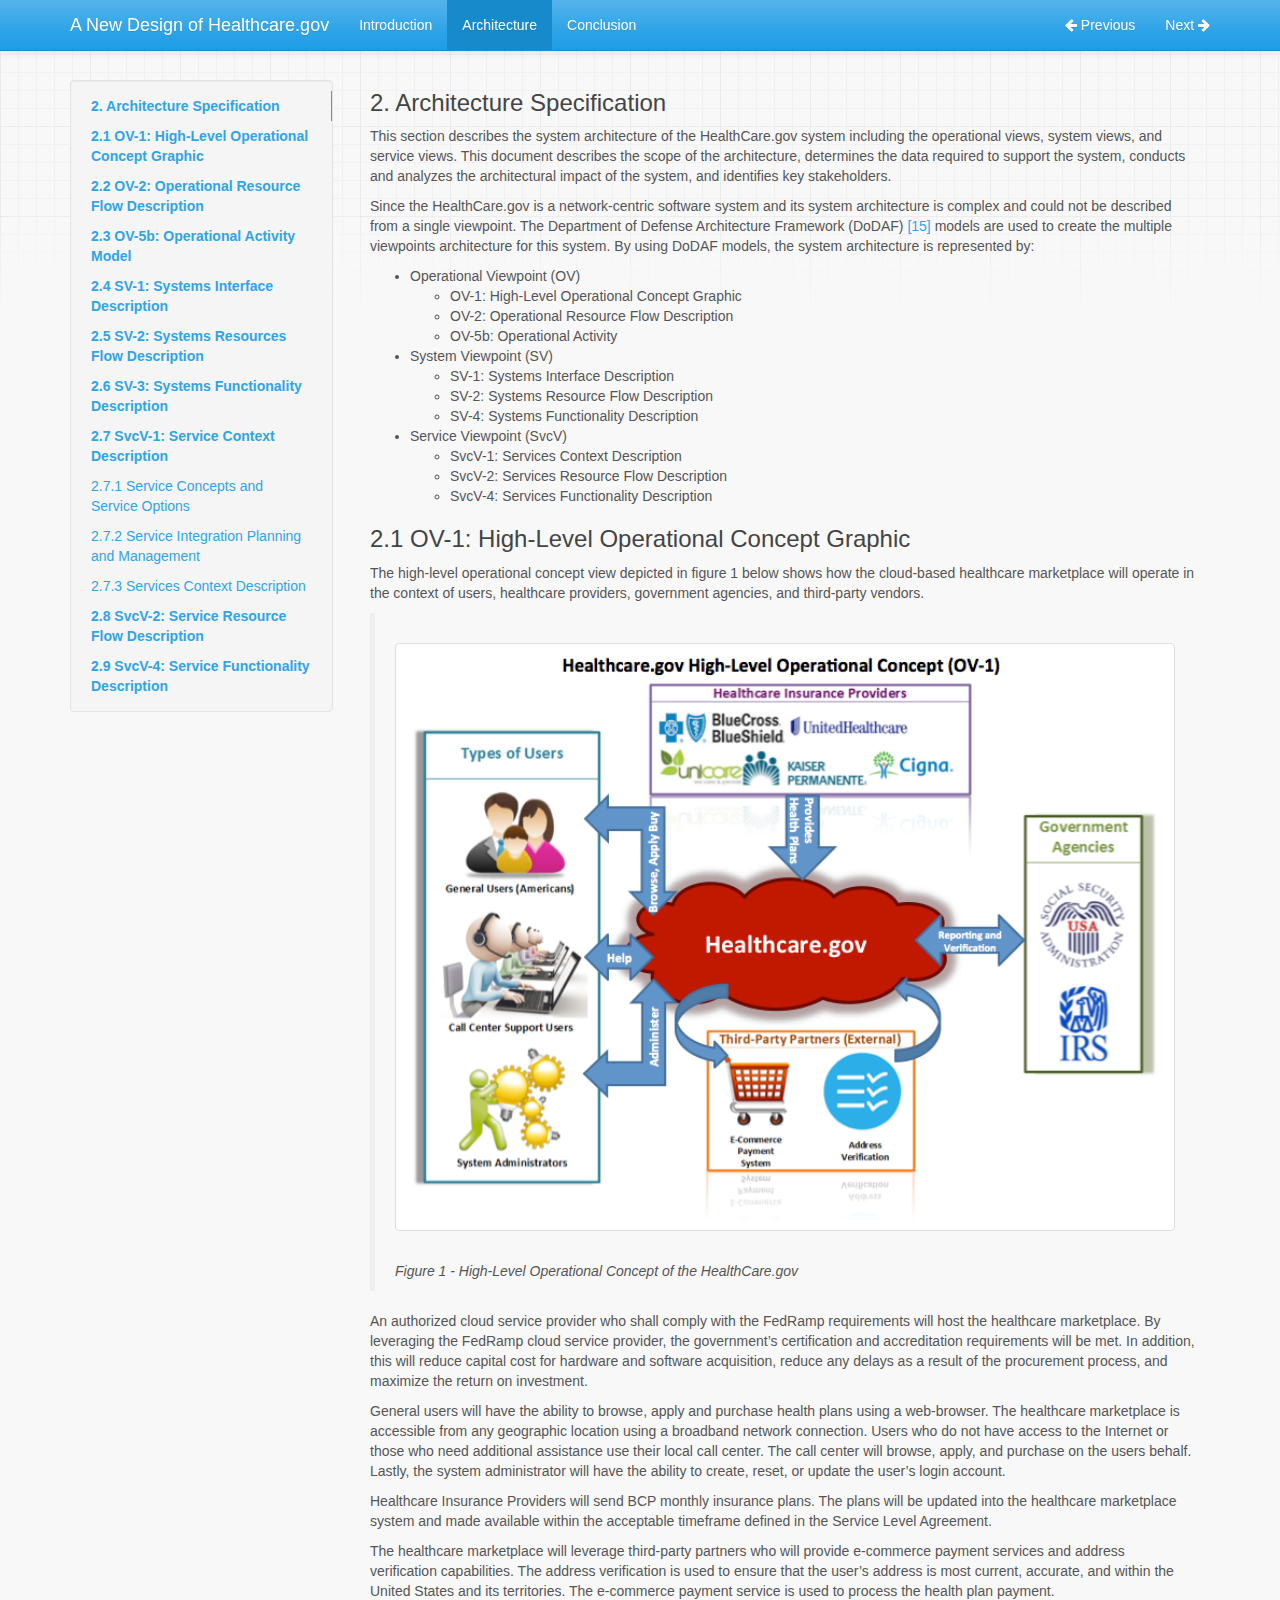
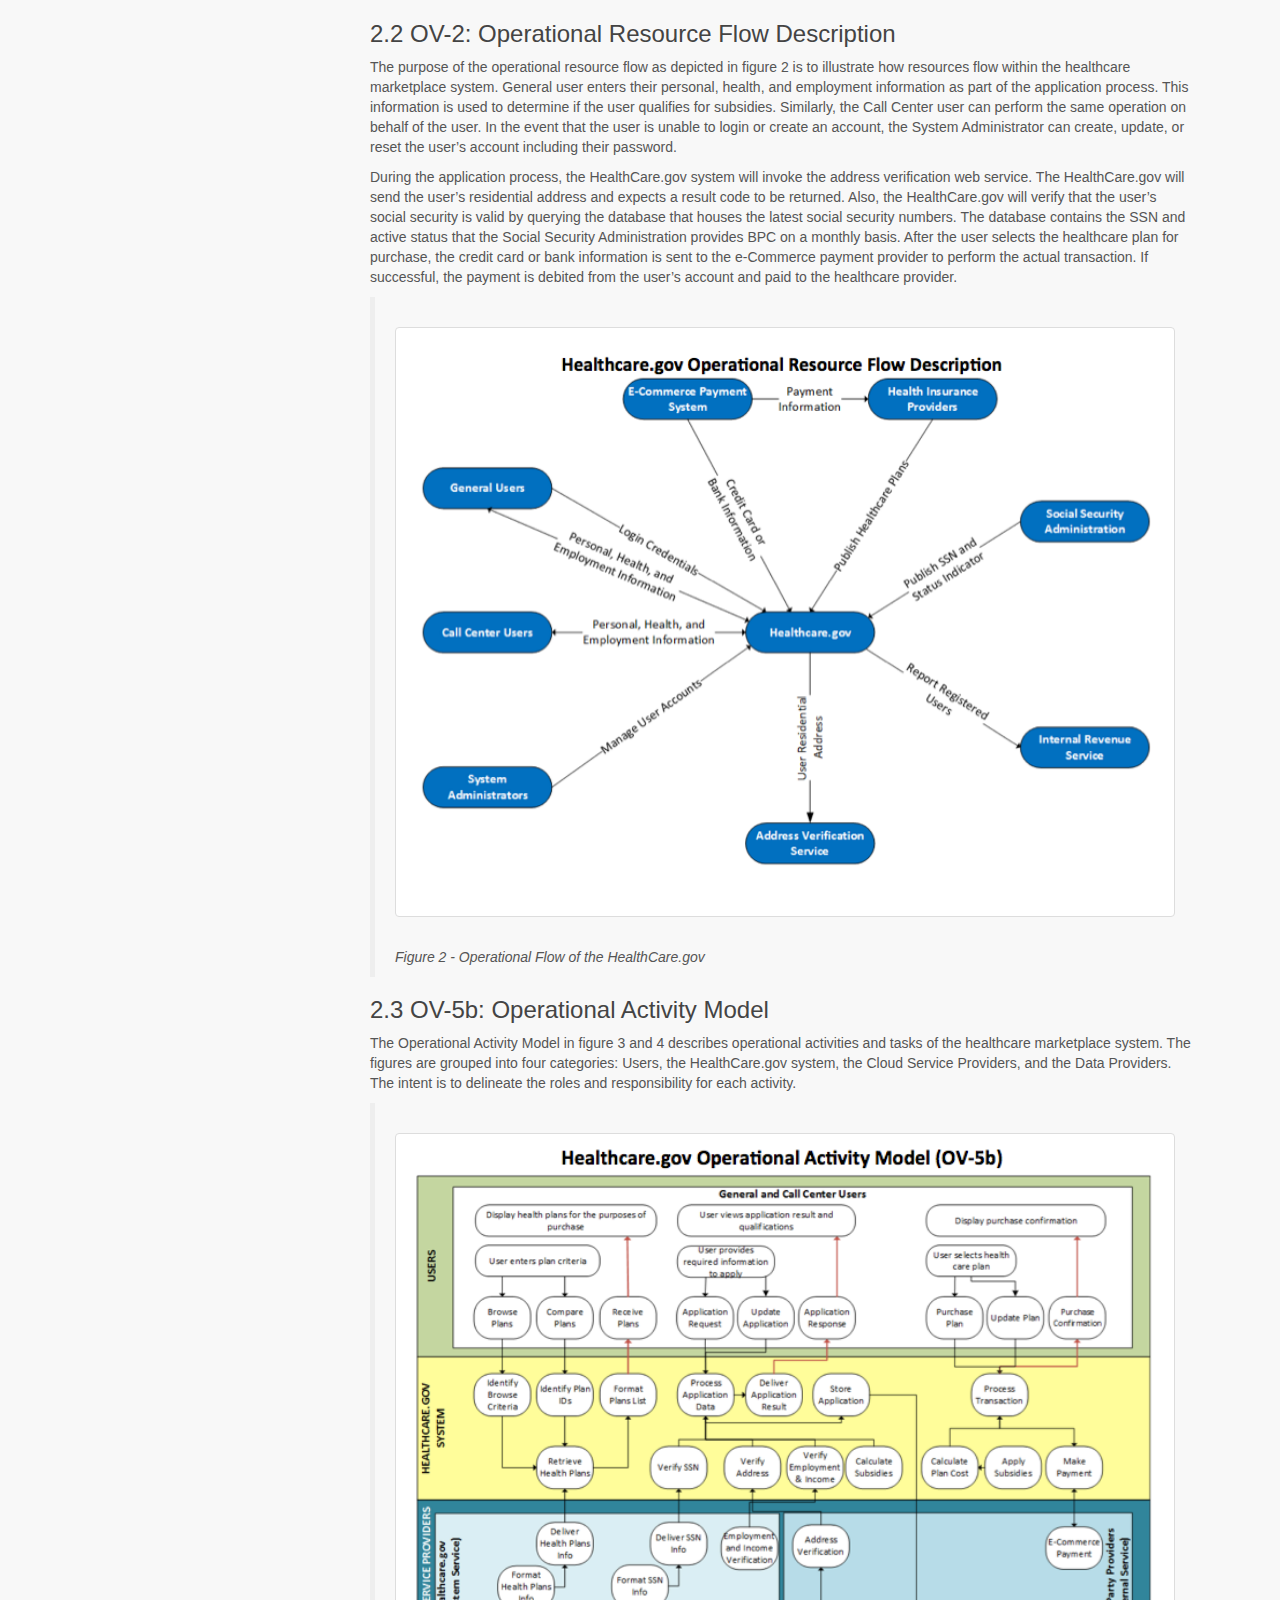
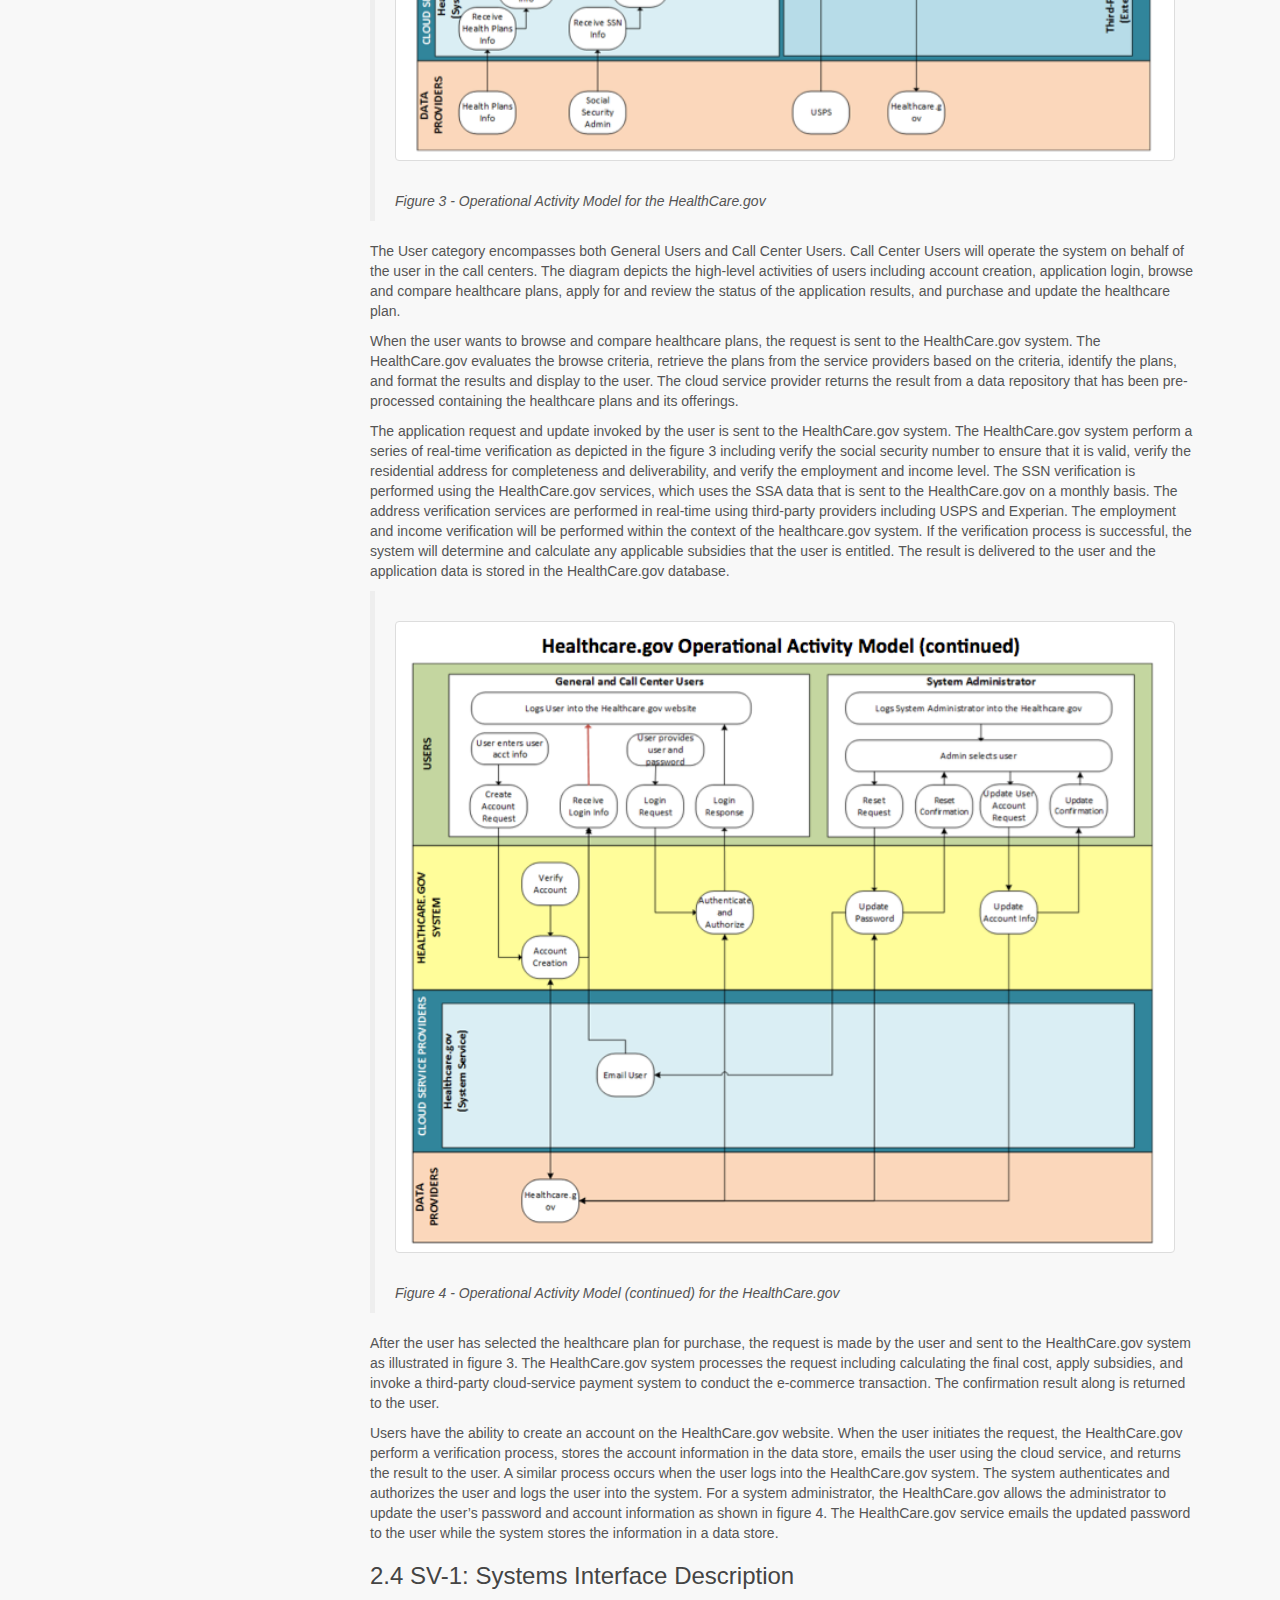
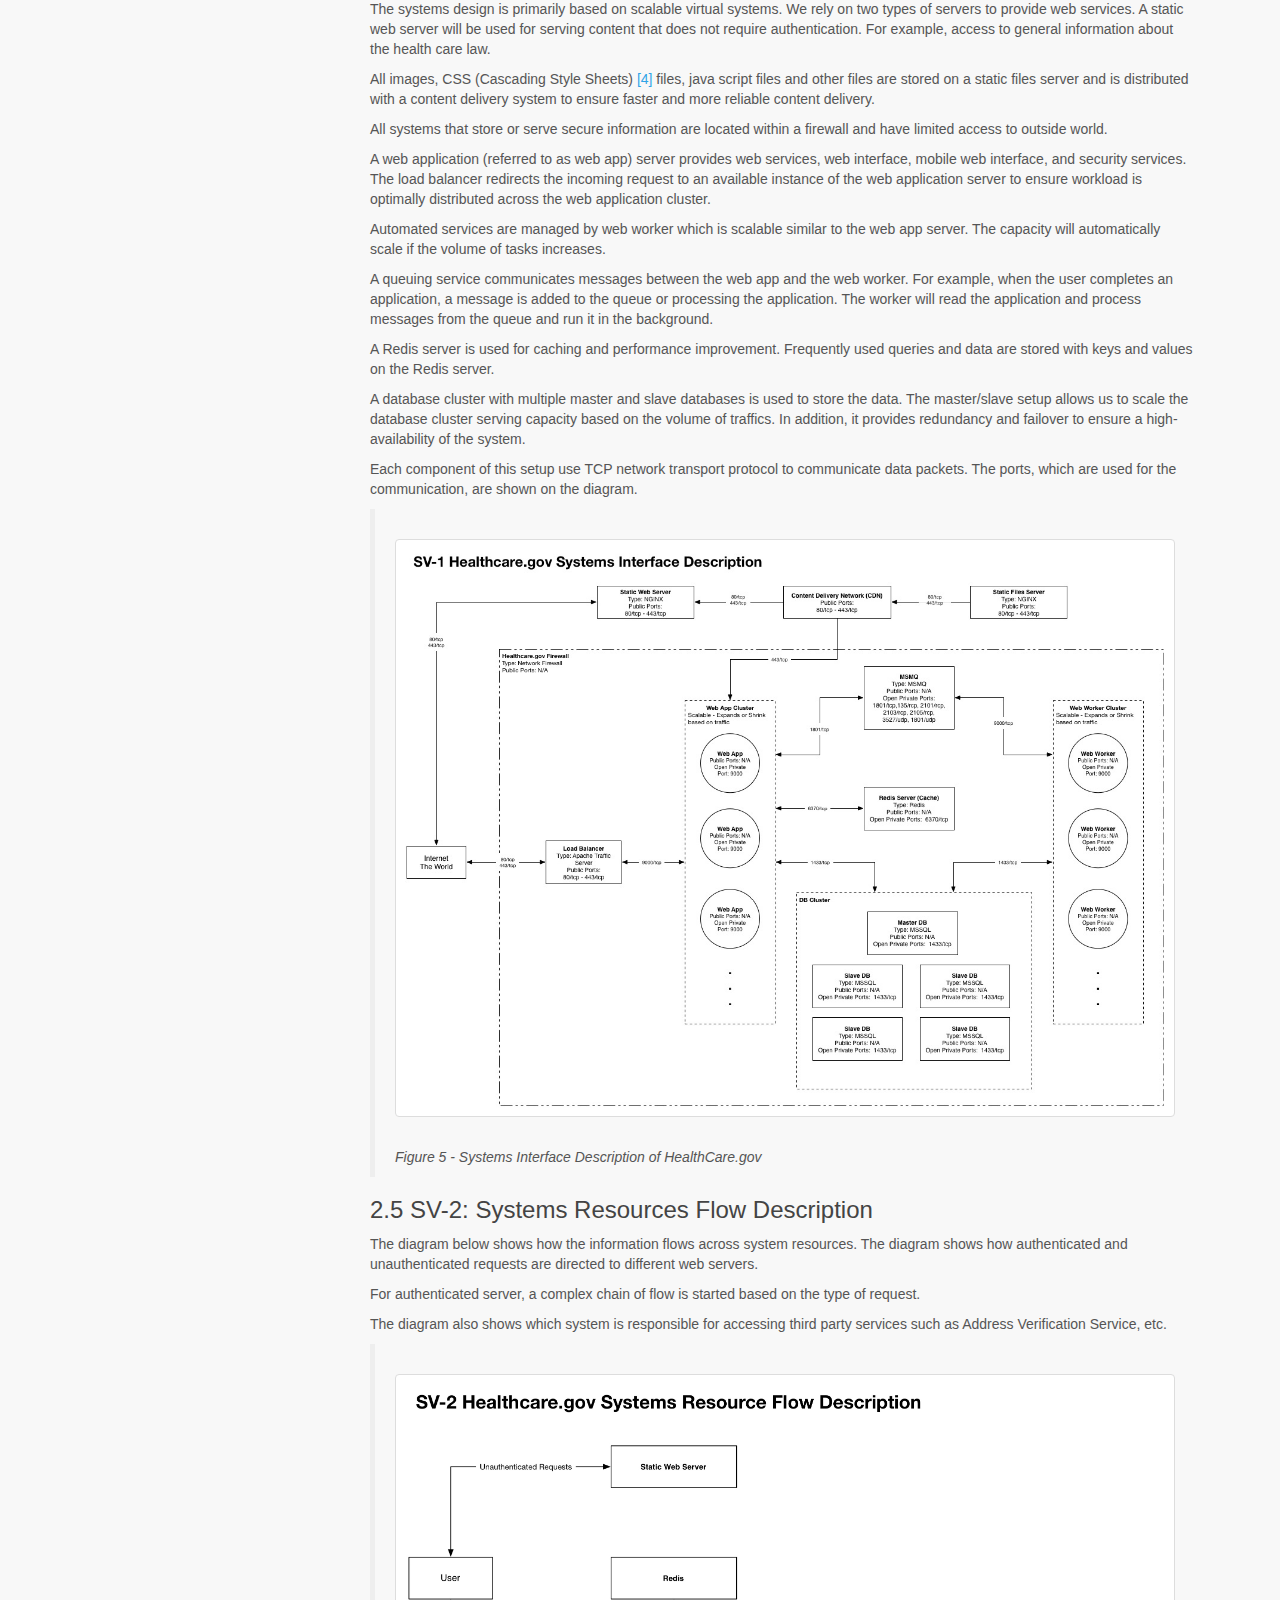
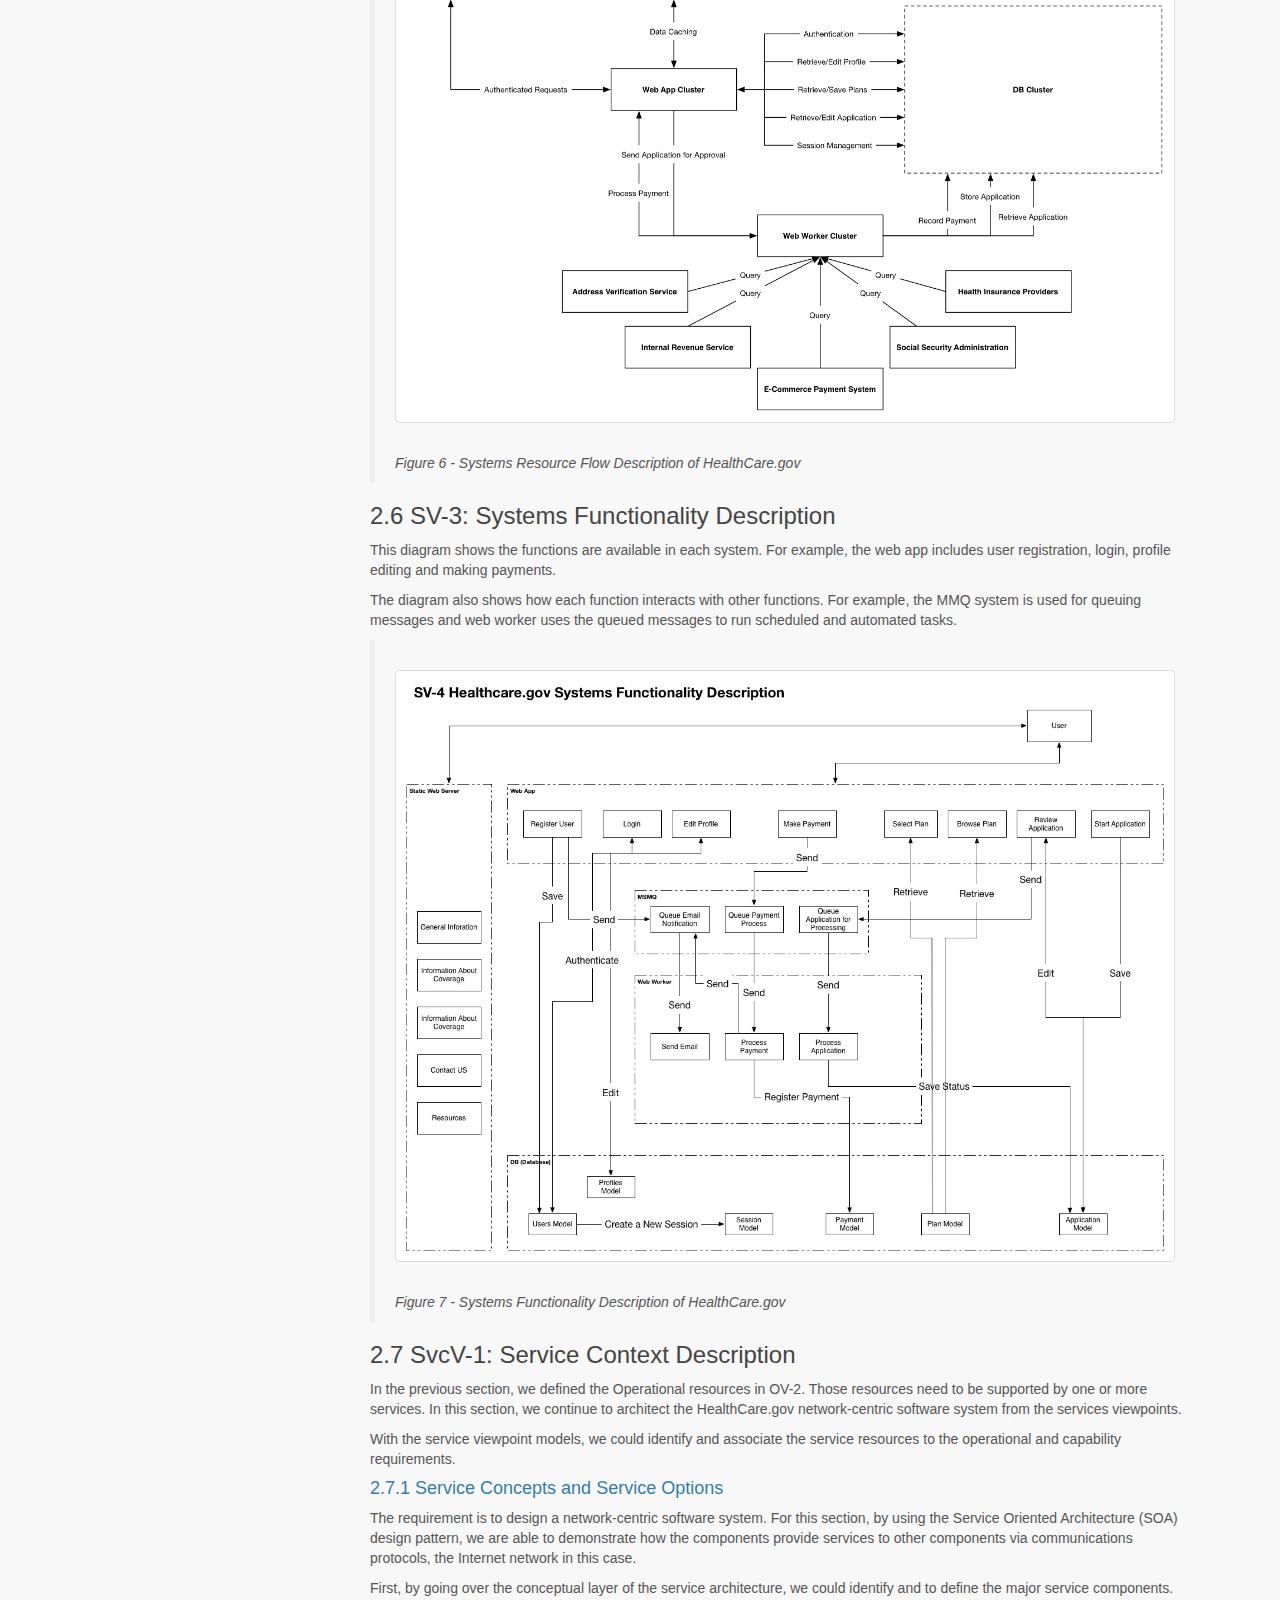
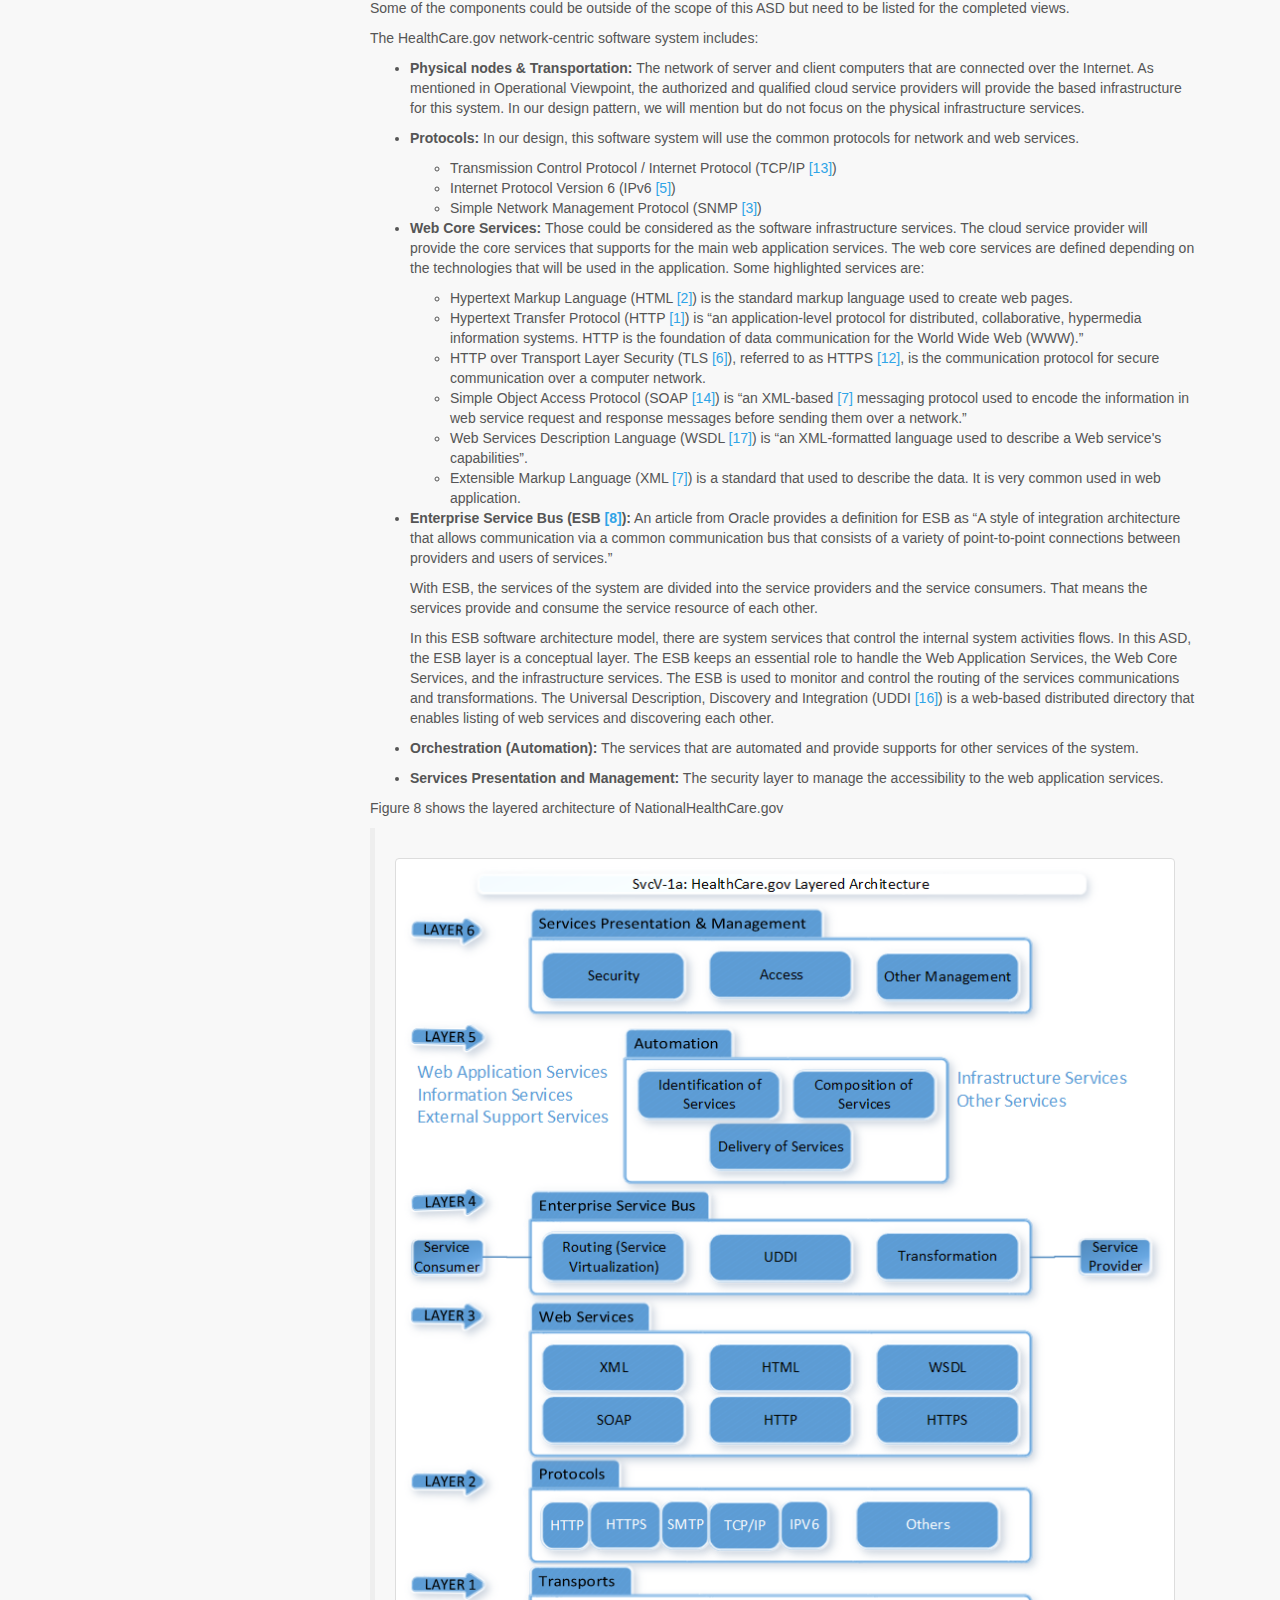
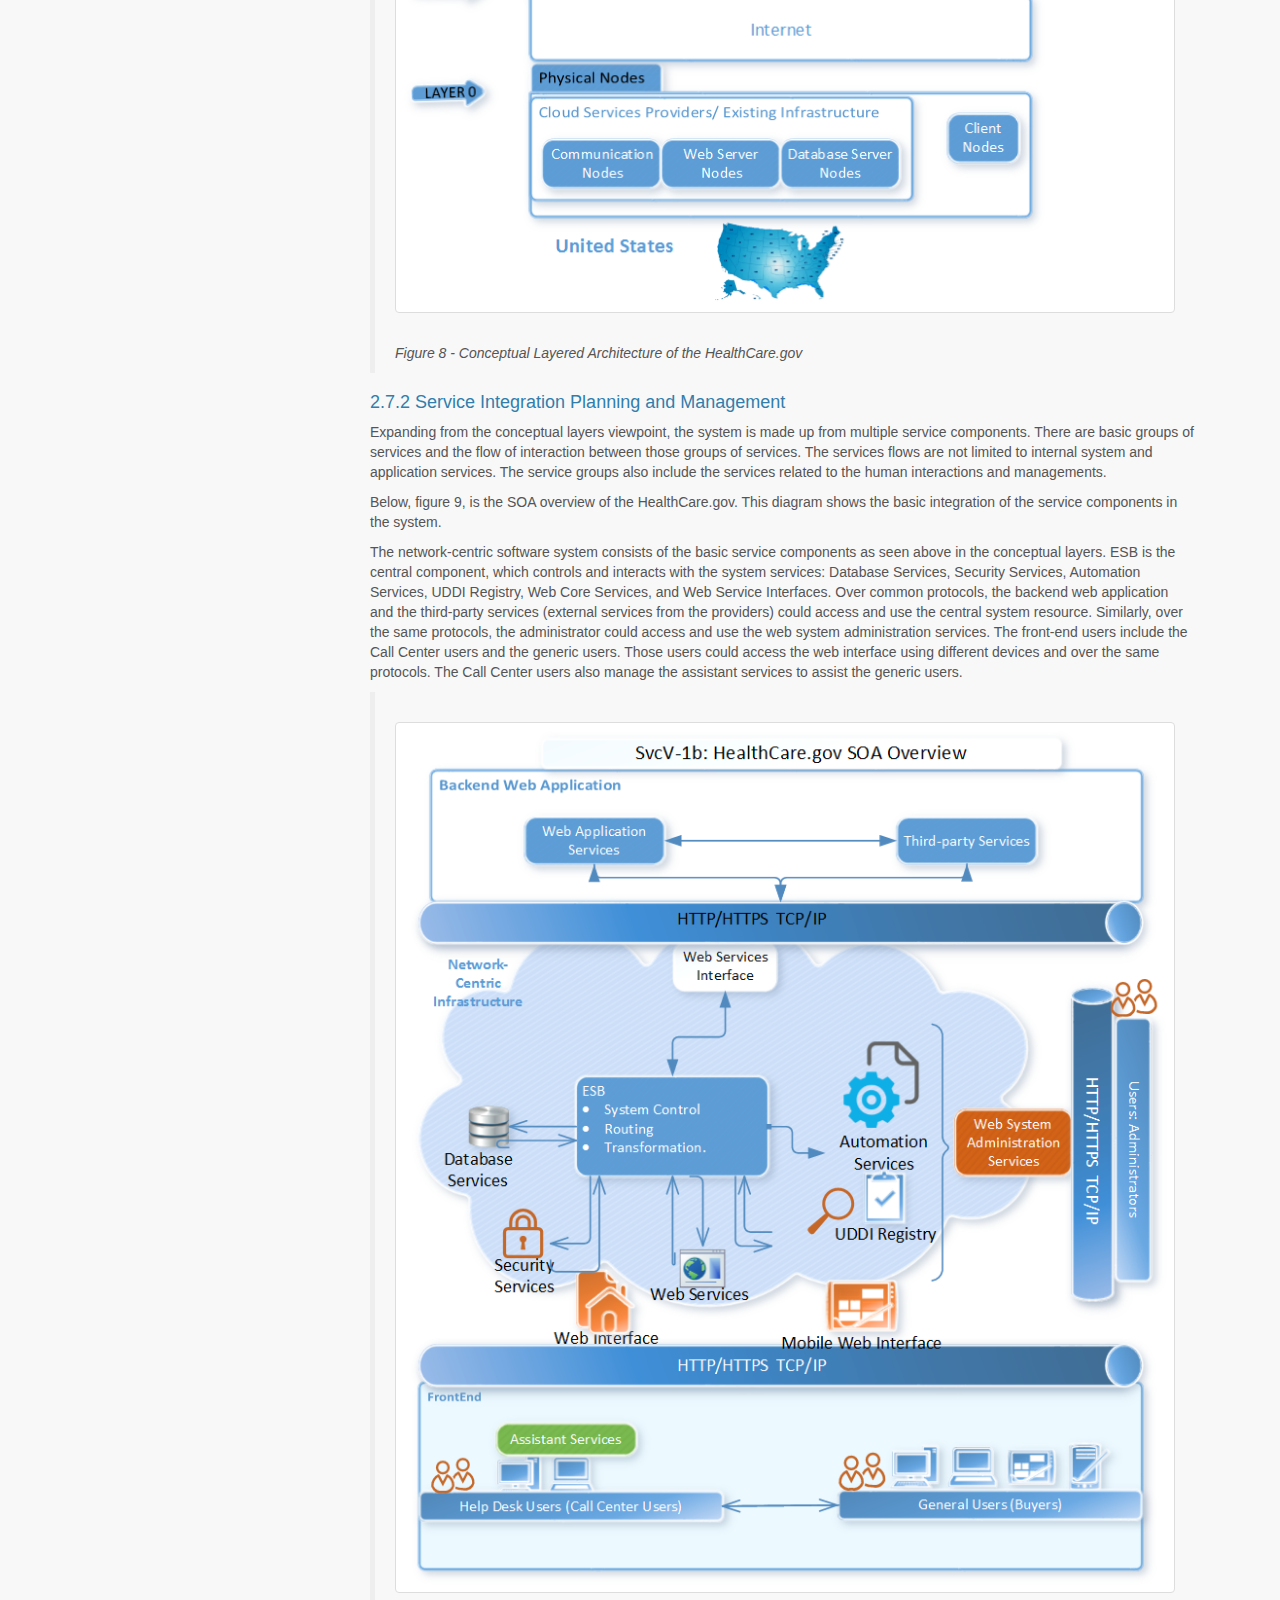
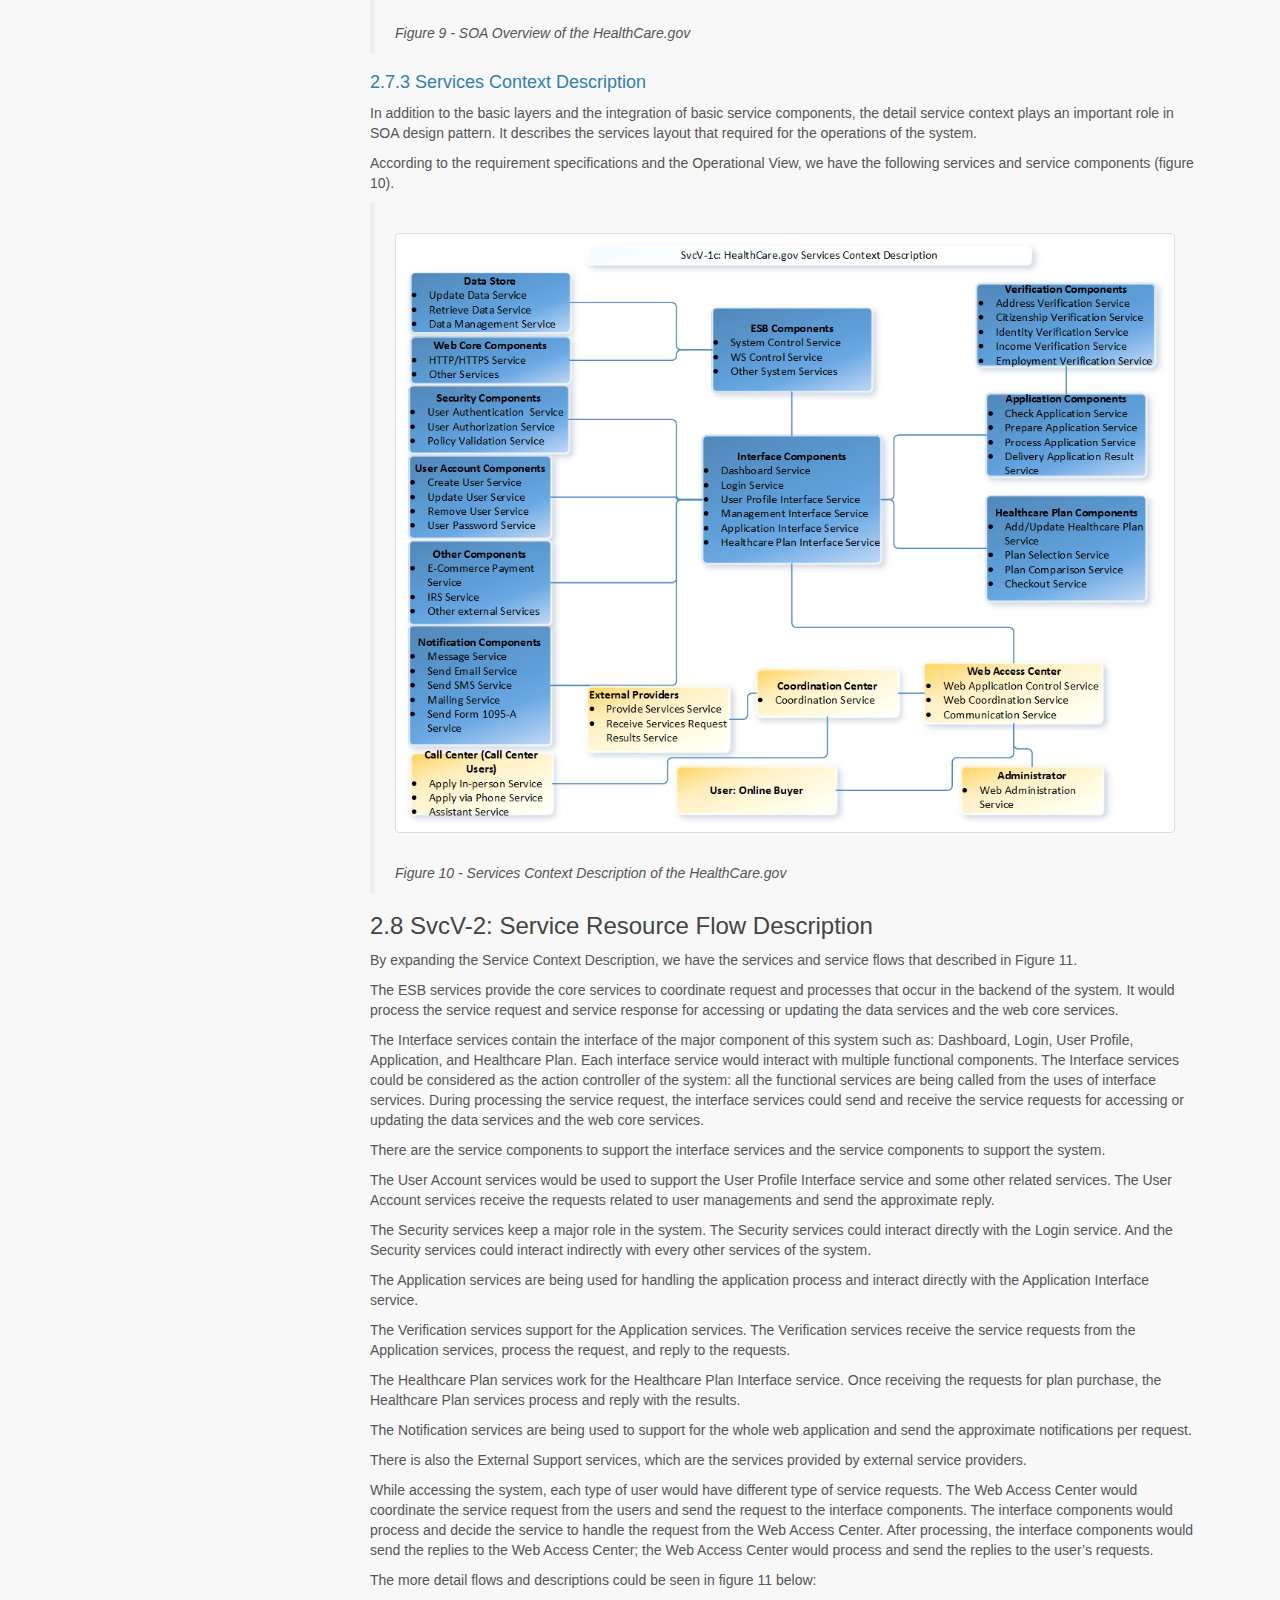
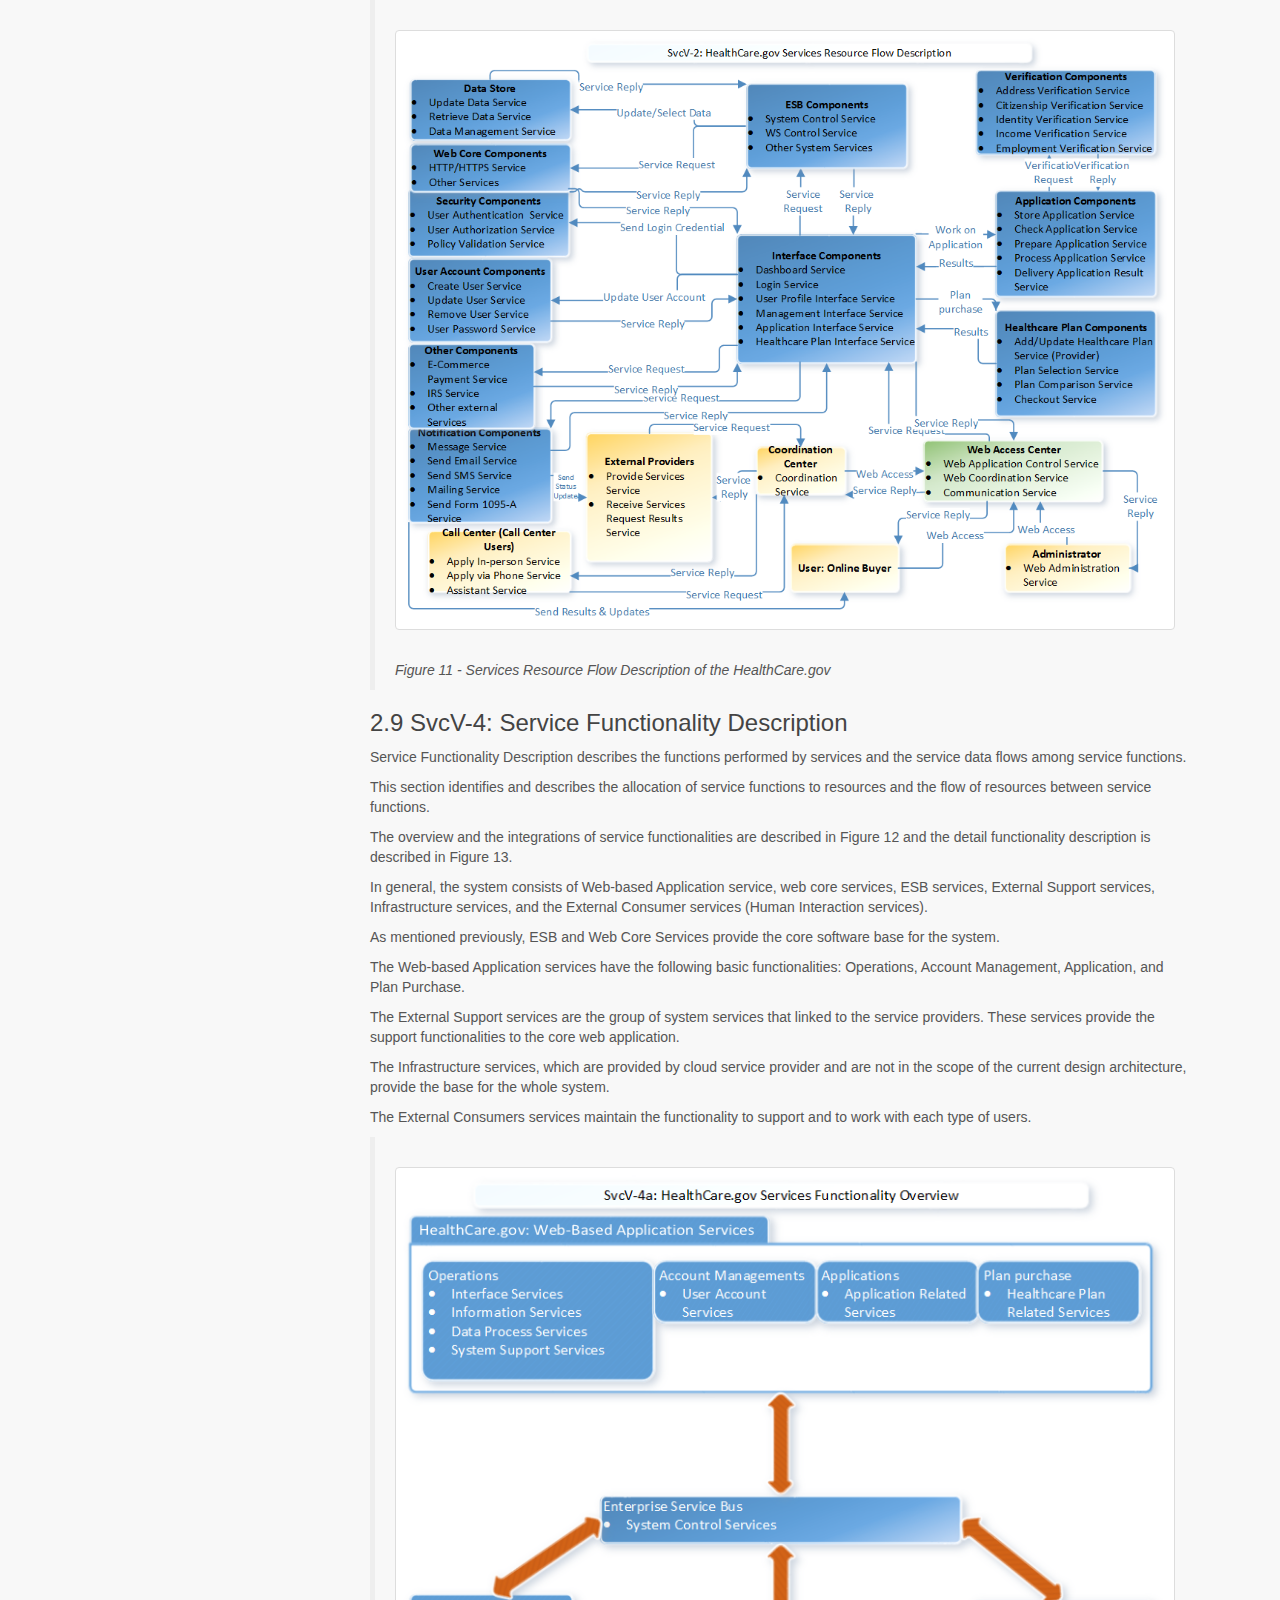
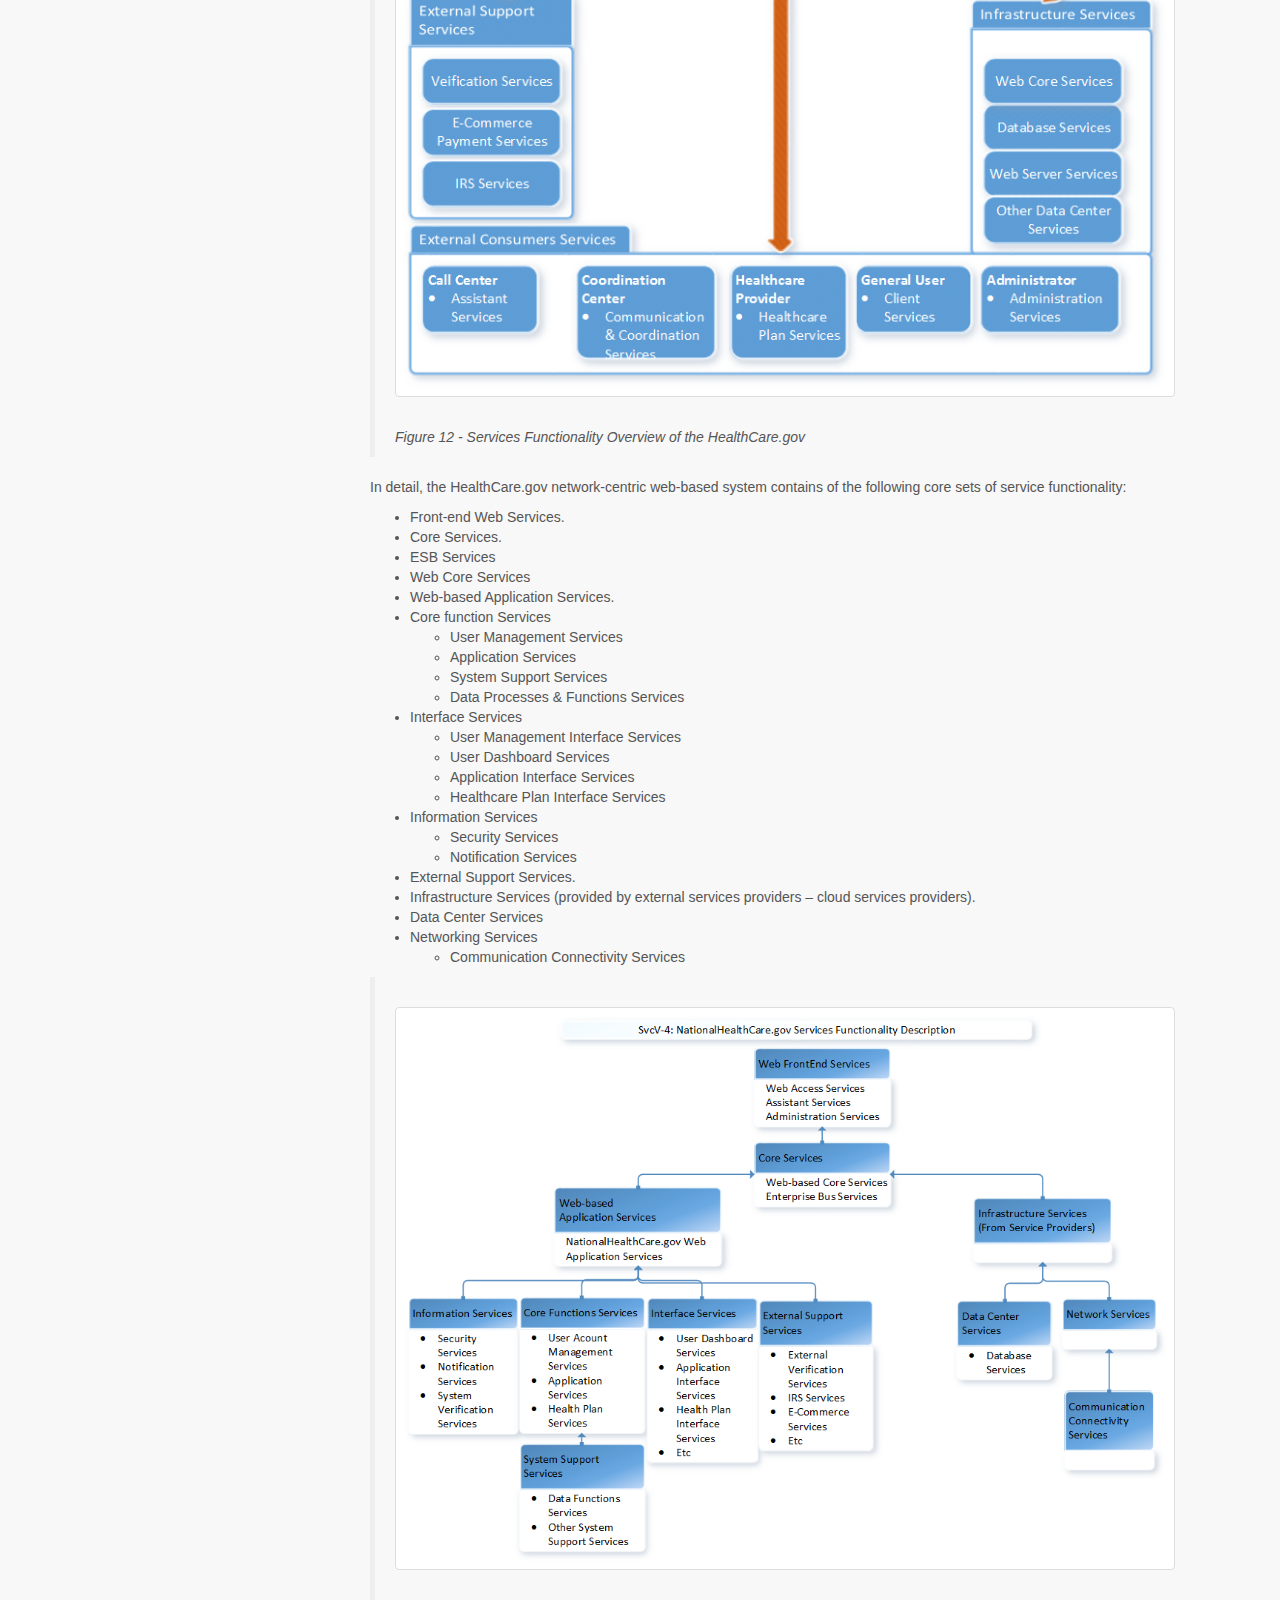
==== commit e5e191a1: "remove extra css" ====
--- a/architecture/index.html
+++ b/architecture/index.html
@@ -15,7 +15,6 @@
         <link href="../css/font-awesome-4.0.3.css" rel="stylesheet">
         <link href="../css/base.css" rel="stylesheet">
         <link rel="stylesheet" href="../css/highlight.css">
-        <link href="../css/extra.css" rel="stylesheet">
 
         <!-- HTML5 shim and Respond.js IE8 support of HTML5 elements and media queries -->
         <!--[if lt IE 9]>
